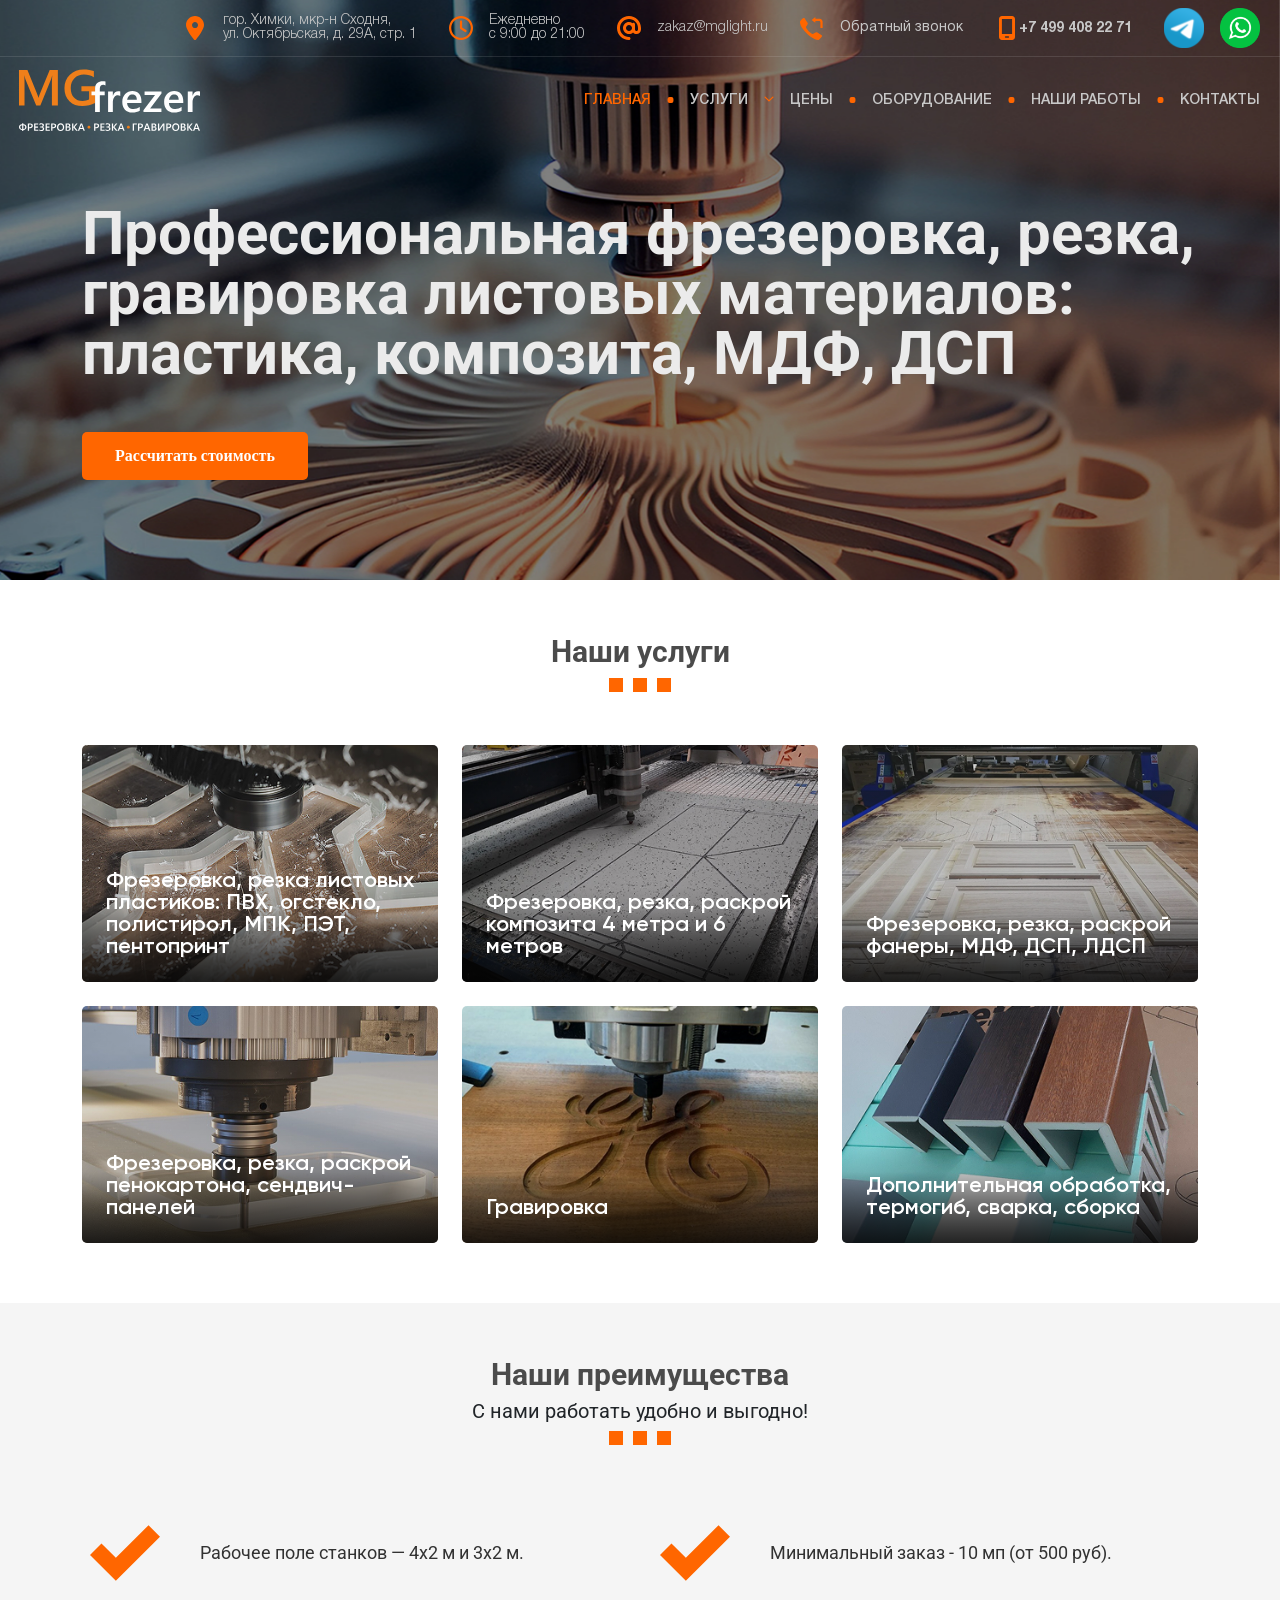
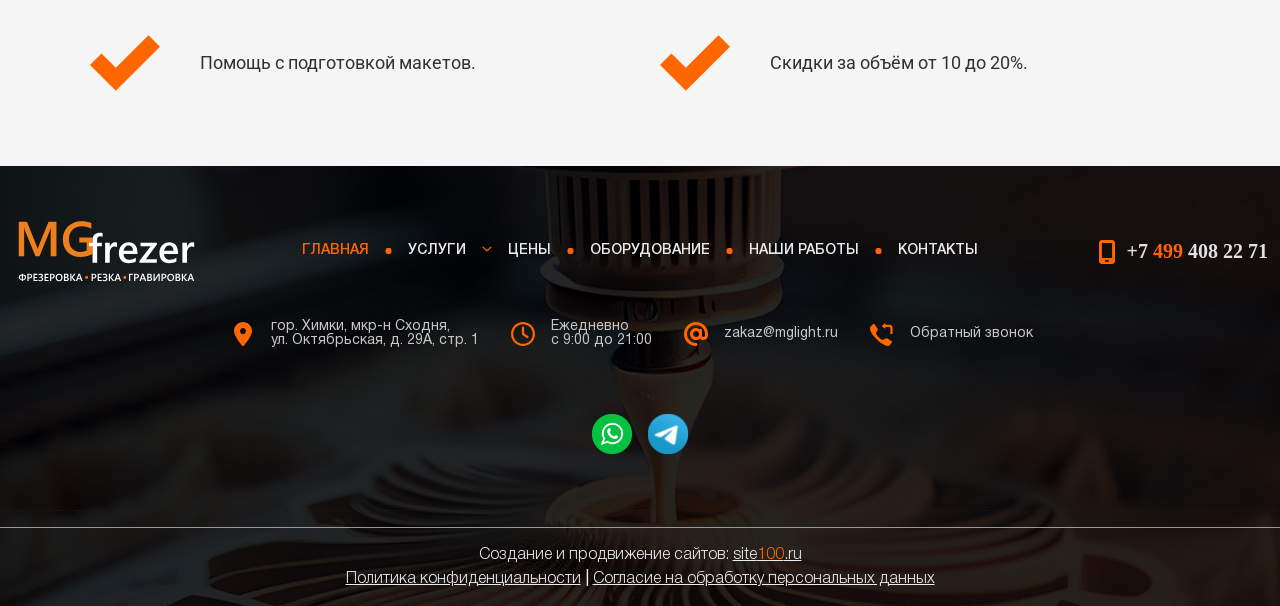
==== index.html @ 5343df44 "first commit" ====
<!DOCTYPE html>
<html lang="ru">
	<head>
		<!-- Required meta tags -->
		<meta charset="utf-8" />
		<meta name="viewport" content="width=device-width, initial-scale=1" />

		<!-- Bootstrap CSS -->
		<link href="css/bootstrap.min.css" rel="stylesheet" />

		<!-- Theme CSS -->
		<link href="css/theme.css" rel="stylesheet" />

		<!-- FONT CSS -->
		<link href="css/font.css" rel="stylesheet" />

		<link rel="shortcut icon" type="image/x-icon" href="img/ico/email-ico.svg" />

		<title>Наши выполненные проекты</title>
	</head>
	<body>
		<section class="main-home-section">
			<div class="parallax-home-section"></div>
			<section class="d-none d-lg-block">
				<!-- Header nav top -->
				<header class="d-block header-top py-0">
					<nav
						class="header-nav-top navbar navbar-expand-lg navbar-light d-none d-lg-block py-1 py-lg-0"
					>
						<div class="container-fluid">
							<div class="collapse navbar-collapse">
								<ul class="navbar-nav ms-auto align-items-center">
									<li class="nav-item me-3 me-md-1 me-xl-3">
										<div
											class="nav-link d-flex align-items-center gap-3 gap-md-2 gap-xl-3 lh-1 nav-link-text"
											style="cursor: default"
										>
											<img src="img/ico/location-ico.svg" />
											гор. Химки, мкр-н Сходня,
											<br />
											ул. Октябрьская, д. 29А, стр. 1
										</div>
									</li>
									<li class="nav-item me-3 me-md-1 me-xl-3">
										<div
											class="nav-link d-flex align-items-center gap-3 gap-md-2 gap-xl-3 lh-1 nav-link-text"
											style="cursor: default"
										>
											<img src="img/ico/clock-ico.svg" />
											Ежедневно
											<br />с 9:00 до 21:00
										</div>
									</li>

									<li class="nav-item me-3 me-md-1 me-xl-3">
										<a
											class="nav-link d-flex align-items-center gap-3 gap-md-2 gap-xl-3 lh-1 nav-link-text"
											href="mailto:zakaz@mglight.ru"
										>
											<img src="img/ico/email-ico.svg" />
											zakaz@mglight.ru
										</a>
									</li>
									<li class="nav-item me-3 me-md-1 me-xl-3">
										<button
											class="nav-link d-flex align-items-center gap-3 gap-md-2 gap-xl-3 lh-1"
											data-bs-toggle="modal"
											data-bs-target="#callbackModal"
										>
											<img src="img/ico/callback-ico.svg" />
											Обратный звонок
										</button>
									</li>

									<li class="nav-item me-3 me-md-1 me-xl-3">
										<a class="top-menu-tel nav-link" href="tel:+74994082271">
											<img src="img/ico/mobile-phone-ico.svg" />
											+7 499 408 22 71
										</a>
									</li>

									<li class="nav-item">
										<a
											class="nav-link ico-button"
											href="https://t.me/+79265930177"
										>
											<img src="img/ico/telegram-ico.svg" />
										</a>
									</li>

									<li class="nav-item">
										<a
											class="nav-link ico-button"
											href="https://wa.me/79265930177?web=1&amp;app_absent=1"
										>
											<img src="img/ico/whatsapp-ico.svg" />
										</a>
									</li>
								</ul>
							</div>
						</div>
					</nav>

					<hr class="hr-top">
					<nav
						class="header-nav-bottom navbar navbar-expand-lg navbar-light py-1 py-lg-0"
					>
						<div class="container-fluid">
							<a class="navbar-brand" href="index.html">
								<img src="img/logo-light.svg" />
							</a>

							<div
								class="d-none d-sm-block d-lg-none flex-column top-menu-tel-wrapper gap-1 my-2"
							>
								<a class="top-menu-tel nav-link" href="tel:+74994082271">
									+7 499 408 22 71
								</a>

								<p class="nav-link d-flex align-items-center gap-3 lh-1 mb-0">
									<img src="img/ico/clock-ico.svg" />
									Ежедневно
									<br />с 9:00 до 21:00
								</p>
							</div>

							<button
								class="navbar-toggler mx-3 me-0 mx-lg-auto"
								type="button"
								data-bs-toggle="collapse"
								data-bs-target="#mobail-header-collapse"
								aria-controls="mobail-header-collapse"
								aria-expanded="false"
								aria-label="Toggle navigation"
							>
								<span class="navbar-toggler-icon"></span>
							</button>

							<div class="collapse navbar-collapse" id="mobail-header-collapse">
								<ul
									class="navbar-nav align-items-start align-items-lg-center ms-auto mb-2 mb-lg-0"
								>
									<li class="nav-item">
										<a class="nav-link active" href="index.html">Главная</a>
									</li>
									<li class="nav-item d-none d-lg-inline">
										<img
											class="nav-link"
											src="img/ico/menu-decoration-point.svg"
										/>
									</li>
									<li class="nav-item dropdown">
										<a
											class="nav-link dropdown-toggle"
											href=""
											id="navbarDarkDropdownMenuLink"
											role="button"
											data-bs-toggle="dropdown"
											aria-expanded="false"
											>Услуги</a
										>
										<ul
											class="dropdown-menu dropdown-menu-light py-1"
											style="border-radius: 5px"
											aria-labelledby="navbarDarkDropdownMenuLink"
										>
											<li class="nav-item">
												<a
													class="dropdown-item nav-item"
													href="service-page.html"
													>Листовые пластики</a
												>
											</li>

											<li class="nav-item">
												<a
													class="dropdown-item nav-item"
													href="service-page.html"
													>Композитные панели
												</a>
											</li>

											<li class="nav-item">
												<a
													class="dropdown-item nav-item"
													href="service-page.html"
													>Фанера и плиты (МДФ, ДСП)</a
												>
											</li>

											<li class="nav-item">
												<a
													class="dropdown-item nav-item"
													href="service-page.html"
													>Пенокартон, сендвич
												</a>
											</li>

											<li class="nav-item">
												<a
													class="dropdown-item nav-item"
													href="service-page.html"
													>Гравировка</a
												>
											</li>

											<li class="nav-item">
												<a
													class="dropdown-item nav-item"
													href="service-page.html"
													>Термогиб и сборка
												</a>
											</li>
										</ul>
									</li>

									<li class="nav-item">
										<a class="nav-link" href="price.html">Цены</a>
									</li>

									<li class="nav-item d-none d-lg-inline">
										<img
											class="nav-link"
											src="img/ico/menu-decoration-point.svg"
										/>
									</li>
									<li class="nav-item">
										<a class="nav-link" href="equipments-page.html"
											>Оборудование</a
										>
									</li>

									<li class="nav-item d-none d-lg-inline">
										<img
											class="nav-link"
											src="img/ico/menu-decoration-point.svg"
										/>
									</li>
									<li class="nav-item">
										<a class="nav-link" href="jobs.html">Наши работы</a>
									</li>

									<li class="nav-item d-none d-lg-inline">
										<img
											class="nav-link"
											src="img/ico/menu-decoration-point.svg"
										/>
									</li>
									<li class="nav-item">
										<a class="nav-link" href="contacts.html">Контакты</a>
									</li>

									<!-- Mobile menu -->

									<li class="nav-item d-lg-none">
										<button
											class="nav-link text-dark"
											data-bs-toggle="modal"
											data-bs-target="#callbackModal"
										>
											Обратный звонок
										</button>
									</li>
									<li class="nav-item d-lg-none text-dark">
										<div>
											<img
												src="img/ico/location-ico.svg"
												style="width: 10px"
												class="me-1"
											/>
											<span>
												гор. Химки, мкр-н Сходня, ул. Октябрьская, д. 29А,
												стр. 1</span
											>
										</div>

										<a
											class="top-menu-tel nav-link fw-bold"
											href="tel:84912555505"
											>8 (491) 2555-55-05</a
										>
										<div class="mb-2 d-flex">
											<img
												src="img/ico/clock-ico.svg"
												style="width: 10px; position: relative; top: 2px"
												class="me-1 mb-2"
											/>
											<div>
												Ежедневно
												<br />с 9:00 до 21:00
											</div>
										</div>
									</li>
									<li class="nav-item d-lg-none pb-4">
										<a
											class="ico-button pe-2"
											href="https://wa.me/79265930177?web=1&amp;app_absent=1"
											><img src="img/ico/whatsapp-ico.svg"
										/></a>
										<a class="ico-button pe-0" href="https://t.me/+79265930177"
											><img src="img/ico/telegram-ico.svg"
										/></a>
									</li>
									<!-- End mobile menu -->
								</ul>
							</div>
						</div>
					</nav>
				</header>
				<!-- /Header nav top -->

				<!-- Header nav bottom -->
				<header id="sliding-header" class="shadow">
					<!-- Header nav bottom -->
					<nav class="header-nav-bottom navbar navbar-expand-lg navbar-light py-lg-0">
						<div class="container-fluid">
							<a class="navbar-brand" href="index.html">
								<img src="img/logo-dark.svg" />
							</a>

							<div class="d-lg-none">
								<div
									class="d-none d-sm-block d-lg-none flex-column top-menu-tel-wrapper gap-1 my-2"
								>
									<a class="top-menu-tel nav-link" href="tel:+74994082271">
										+7 499 408 22 71
									</a>

									<p
										class="nav-link d-flex align-items-center gap-3 lh-1 mb-0"
										style="font-size: 14px"
									>
										<img src="img/ico/clock-ico.svg" />
										Ежедневно
										<br />с 9:00 до 21:00
									</p>
								</div>
							</div>

							<button
								class="navbar-toggler mx-3 me-0 mx-lg-auto"
								type="button"
								data-bs-toggle="collapse"
								data-bs-target="#sliding-header-collapse"
								aria-controls="sliding-header-collapse"
								aria-expanded="false"
								aria-label="Toggle navigation"
							>
								<span class="navbar-toggler-icon"></span>
							</button>

							<div class="collapse navbar-collapse" id="sliding-header-collapse">
								<ul
									class="navbar-nav align-items-start align-items-lg-center ms-auto mb-2 mb-lg-0"
								>
									<li class="nav-item">
										<a class="nav-link active" href="index.html">Главная</a>
									</li>
									<li class="nav-item d-none d-lg-inline">
										<img
											class="nav-link"
											src="img/ico/menu-decoration-point.svg"
										/>
									</li>
									<li class="nav-item dropdown">
										<a
											class="nav-link dropdown-toggle"
											href=""
											id="navbarDarkDropdownMenuLink"
											role="button"
											data-bs-toggle="dropdown"
											aria-expanded="false"
											>Услуги</a
										>
										<ul
											class="dropdown-menu dropdown-menu-light py-1"
											style="border-radius: 5px"
											aria-labelledby="navbarDarkDropdownMenuLink"
										>
											<li class="nav-item">
												<a
													class="dropdown-item nav-item"
													href="service-page.html"
													>Листовые пластики</a
												>
											</li>

											<li class="nav-item">
												<a
													class="dropdown-item nav-item"
													href="service-page.html"
													>Композитные панели
												</a>
											</li>

											<li class="nav-item">
												<a
													class="dropdown-item nav-item"
													href="service-page.html"
													>Фанера и плиты (МДФ, ДСП)</a
												>
											</li>

											<li class="nav-item">
												<a
													class="dropdown-item nav-item"
													href="service-page.html"
													>Пенокартон, сендвич
												</a>
											</li>

											<li class="nav-item">
												<a
													class="dropdown-item nav-item"
													href="service-page.html"
													>Гравировка</a
												>
											</li>

											<li class="nav-item">
												<a
													class="dropdown-item nav-item"
													href="service-page.html"
													>Термогиб и сборка
												</a>
											</li>
										</ul>
									</li>

									<li class="nav-item">
										<a class="nav-link" href="price.html">Цены</a>
									</li>

									<li class="nav-item d-none d-lg-inline">
										<img
											class="nav-link"
											src="img/ico/menu-decoration-point.svg"
										/>
									</li>

									<li class="nav-item">
										<a class="nav-link" href="equipments-page.html"
											>Оборудование</a
										>
									</li>

									<li class="nav-item d-none d-lg-inline">
										<img
											class="nav-link"
											src="img/ico/menu-decoration-point.svg"
										/>
									</li>

									<li class="nav-item">
										<a class="nav-link" href="jobs.html">Наши работы</a>
									</li>

									<li class="nav-item d-none d-lg-inline">
										<img
											class="nav-link"
											src="img/ico/menu-decoration-point.svg"
										/>
									</li>
									<li class="nav-item">
										<a class="nav-link" href="contacts.html">Контакты</a>
									</li>

									<!-- Mobile menu -->

									<li class="nav-item d-lg-none">
										<button
											class="nav-link text-dark"
											data-bs-toggle="modal"
											data-bs-target="#callbackModal"
										>
											Обратный звонок
										</button>
									</li>
									<li class="nav-item d-lg-none text-dark">
										<div>
											<img
												src="img/ico/location-ico.svg"
												style="width: 10px"
												class="me-1"
											/>
											<span>
												гор. Химки, мкр-н Сходня, ул. Октябрьская, д. 29А,
												стр. 1</span
											>
										</div>

										<a class="top-menu-tel nav-link" href="tel:84912555505"
											>8 (491) 2555-55-05</a
										>
										<div class="mb-2 d-flex gap-1">
											<img
												src="img/ico/clock-ico.svg"
												style="width: 10px; position: relative; top: 2px"
												class="me-1"
											/>
											<div class="text">Ежедневно <br />с 9:00 до 21:00</div>
										</div>
									</li>
									<li class="nav-item d-lg-none pb-4">
										<a
											class="ico-button pe-2"
											href="https://wa.me/79265930177?web=1&amp;app_absent=1"
											><img src="img/ico/whatsapp-ico.svg"
										/></a>
										<a class="ico-button pe-0" href="https://t.me/+79265930177"
											><img src="img/ico/telegram-ico.svg"
										/></a>
									</li>
									<!-- End mobile menu -->
								</ul>
							</div>
						</div>
					</nav>
					<!-- /Header nav bottom -->
				</header>
				<!-- /Header nav bottom -->
			</section>

			<header id="sliding-header" class="shadow">
				<!-- Header nav bottom -->
				<nav class="header-nav-bottom navbar navbar-expand-lg navbar-light py-1 py-lg-0">
					<div class="container">
						<a class="navbar-brand" href="#">
							<img src="img/logo-dark.svg" />
						</a>

						<div class="d-lg-none">
							<a
								class="top-menu-tel pt-1 pb-0"
								style="font-size: 14px"
								href="tel:+74994082271"
								>+7 499 408 22 71</a
							>
							<div
								style="
									font-size: 10px;
									font-family: Gilroy-Light;
									text-transform: none;
								"
							>
								<img
									src="https://newtheme.site/wp-content/themes/dekorsever-wp/img/ico/clock-ico.svg"
									style="width: 12px; position: relative; top: -1px"
									class="me-1"
								/>Ежедневно с 9:00 до 21:00
							</div>
						</div>

						<button
							class="navbar-toggler"
							type="button"
							data-bs-toggle="collapse"
							data-bs-target="#sliding-header-collapse"
							aria-controls="sliding-header-collapse"
							aria-expanded="false"
							aria-label="Toggle navigation"
						>
							<span class="navbar-toggler-icon"></span>
						</button>

						<div class="navbar-collapse collapse" id="sliding-header-collapse" style="">
							<ul id="menu-main-menu" class="navbar-nav ms-auto mb-2 mb-lg-0">
								<li
									id="menu-item-79"
									class="menu-item menu-item-type-post_type menu-item-object-page menu-item-home nav-item nav-item-79"
								>
									<a href="index.html" class="nav-link">Главная</a>
								</li>
							

								<li
									id="menu-item-682"
									class="menu-item menu-item-type-custom menu-item-object-custom current-menu-ancestor current-menu-parent menu-item-has-children dropdown nav-item nav-item-682"
								>
									<a
										href="#"
										class="nav-link active dropdown-toggle"
										data-bs-toggle="dropdown"
										aria-haspopup="true"
										aria-expanded="false"
										>Услуги</a
									>
									<ul class="dropdown-menu depth_0">
										<li
											id="menu-item-694"
											class="menu-item menu-item-type-custom menu-item-object-custom current-menu-item nav-item nav-item-694"
										>
											<a href="service-page.html" class="dropdown-item"
												>Листовые пластики</a
											>
										</li>
										<li
											id="menu-item-753"
											class="menu-item menu-item-type-post_type menu-item-object-page nav-item nav-item-753"
										>
											<a href="service-page.html" class="dropdown-item"
												>Композитные панели</a
											>
										</li>
										<li
											id="menu-item-638"
											class="menu-item menu-item-type-post_type menu-item-object-page nav-item nav-item-638"
										>
											<a href="service-page.html" class="dropdown-item"
												>Фанера и плиты (МДФ, ДСП)</a
											>
										</li>
										<li
											id="menu-item-694"
											class="menu-item menu-item-type-custom menu-item-object-custom current-menu-item nav-item nav-item-694"
										>
											<a href="service-page.html" class="dropdown-item"
												>Пенокартон, сендвич</a
											>
										</li>
										<li
											id="menu-item-753"
											class="menu-item menu-item-type-post_type menu-item-object-page nav-item nav-item-753"
										>
											<a href="service-page.html" class="dropdown-item"
												>Гравировка</a
											>
										</li>
										<li
											id="menu-item-638"
											class="menu-item menu-item-type-post_type menu-item-object-page nav-item nav-item-638"
										>
											<a href="service-page.html" class="dropdown-item"
												>Термогиб и сборка</a
											>
										</li>
									</ul>
								</li>

								<li
									id="menu-item-1119"
									class="menu-item menu-item-type-custom menu-item-object-custom nav-item nav-item-1119"
								>
									<a href="price.html" class="nav-link">Цены</a>
								</li>

								<li
									id="menu-item-1119"
									class="menu-item menu-item-type-custom menu-item-object-custom nav-item nav-item-1119"
								>
									<a href="equipments-page.html" class="nav-link">Оборудование</a>
								</li>

								<li
									id="menu-item-1119"
									class="menu-item menu-item-type-custom menu-item-object-custom nav-item nav-item-1119"
								>
									<a href="jobs.html" class="nav-link">Наши работы</a>
								</li>

								<li
									id="menu-item-142"
									class="menu-item menu-item-type-post_type menu-item-object-page nav-item nav-item-142"
								>
									<a href="contacts.html" class="nav-link">Контакты</a>
								</li>

								<!-- Mobile menu -->
								<li class="nav-item d-lg-none">
									<div
										style="
											font-size: 12px;
											font-family: HelveticaNeueCyr-Light;
											text-transform: none;
										"
									>
										<img
											src="img/ico/location-ico.svg"
											style="width: 10px"
											class="me-1"
										/>
										<span
											>гор. Химки, мкр-н Сходня, ул. Октябрьская, д. 29А, стр.
											1</span
										>
									</div>
									<a
										class="nav-link top-menu-tel pt-1 pb-1"
										href="tel:+74994082271"
										>+7 499 408 22 71</a
									>
									<div
										class="mb-2"
										style="
											font-size: 12px;
											font-family: HelveticaNeueCyr-Light;
											text-transform: none;
										"
									>
										<img
											src="img/ico/clock-ico.svg"
											style="width: 10px; position: relative; top: 2px"
											class="me-1 mb-2"
										/>Ежедневно с 9:00 до 21:00
									</div>
								</li>
								<li class="nav-item d-lg-none pb-4">
									<a class="ico-button pe-0" href="https://t.me/+79265930177">
										<img src="img/ico/telegram-ico.svg" />
									</a>

									<a
										class="ico-button pe-2"
										href="https://wa.me/79265930177?web=1&amp;app_absent=1"
									>
										<img src="img/ico/whatsapp-ico.svg" />
									</a>
								</li>
								<!-- End mobile menu -->
							</ul>
						</div>
					</div>
				</nav>
				<!-- /Header nav bottom -->
			</header>
			<div class="container">
				<div class="row align-items-center home-section-height">
					<div class="col">
						<h1 class="home-title mb-0">
							Профессиональная фрезеровка, резка, гравировка листовых материалов:
							пластика, композита, МДФ, ДСП
						</h1>

						<a
							href="#"
							type="button"
							class="btn btn-primary mt-3 mt-md-5"
							data-bs-toggle="modal"
							data-bs-target="#calculatePriceWithDownloadModal"
							>Рассчитать стоимость</a
						>
					</div>
				</div>
			</div>
		</section>

		<!-- Наши услуги -->
		<section class="section">
			<div class="container">
				<div class="section-title text-center mb-5">
					<h3 class="text-dark">Наши услуги</h3>
					<img src="img/ico/points.png" alt="Описание изображения" class="img-fluid" />
				</div>

				<div class="row g-4">
					<!-- Элемент работы -->
					<div class="col-12 col-md-6 col-xl-4">
						<a
							href="service-page.html"
							class="work-item position-relative d-block overflow-hidden bg-linear-gradient"
						>
							<img
								src="img/service-card-img/service-card-img-1.png"
								alt="Работа 1"
								class="img-fluid work-image w-100"
							/>
							<div class="work-text text-white">
								<p>
									Фрезеровка, резка листовых пластиков: ПВХ, огстекло, полистирол,
									МПК, ПЭТ, пентопринт
								</p>
							</div>
						</a>
					</div>

					<div class="col-12 col-md-6 col-xl-4">
						<a
							href="service-page.html"
							class="work-item position-relative d-block overflow-hidden bg-linear-gradient"
						>
							<img
								src="img/service-card-img/service-card-img-2.png"
								alt="Работа 1"
								class="img-fluid work-image w-100"
							/>
							<div class="work-text text-white">
								<p>Фрезеровка, резка, раскрой композита 4 метра и 6 метров</p>
							</div>
						</a>
					</div>

					<div class="col-12 col-md-6 col-xl-4">
						<a
							href="service-page.html"
							class="work-item position-relative d-block overflow-hidden bg-linear-gradient"
						>
							<img
								src="img/service-card-img/service-card-img-3.png"
								alt="Работа 1"
								class="img-fluid work-image w-100"
							/>
							<div class="work-text text-white">
								<p>Фрезеровка, резка, раскрой фанеры, МДФ, ДСП, ЛДСП</p>
							</div>
						</a>
					</div>

					<div class="col-12 col-md-6 col-xl-4">
						<a
							href="service-page.html"
							class="work-item position-relative d-block overflow-hidden bg-linear-gradient"
						>
							<img
								src="img/service-card-img/service-card-img-4.png"
								alt="Работа 1"
								class="img-fluid work-image w-100"
							/>
							<div class="work-text text-white">
								<p>Фрезеровка, резка, раскрой пенокартона, сендвич-панелей</p>
							</div>
						</a>
					</div>

					<div class="col-12 col-md-6 col-xl-4">
						<a
							href="service-page.html"
							class="work-item position-relative d-block overflow-hidden bg-linear-gradient"
						>
							<img
								src="img/service-card-img/service-card-img-5.png"
								alt="Работа 1"
								class="img-fluid work-image w-100"
							/>
							<div class="work-text text-white">
								<p>Гравировка</p>
							</div>
						</a>
					</div>

					<div class="col-12 col-md-6 col-xl-4">
						<a
							href="service-page.html"
							class="work-item position-relative d-block overflow-hidden bg-linear-gradient"
						>
							<img
								src="img/service-card-img/service-card-img-6.png"
								alt="Работа 1"
								class="img-fluid work-image w-100"
							/>
							<div class="work-text text-white">
								<p>Дополнительная обработка, термогиб, сварка, сборка</p>
							</div>
						</a>
					</div>
				</div>
			</div>
		</section>

		<!-- Наши преимущества -->
		<section class="section section-advantages bg-alt-light">
			<div class="container text-center">
				<div class="section-title">
					<!-- Заголовок -->
					<h3 class="text-dark">Наши преимущества</h3>
					<p class="text-dark mb-0">С нами работать удобно и выгодно!</p>

					<!-- Изображение по центру -->
					<img src="img/ico/points.png" alt="Описание изображения" class="img-fluid" />
				</div>

				<!-- Контент из 6 колонок -->
				<div class="row g-4 text-start section-content-grid">
					<div class="col-12 col-md-6 d-flex">
						<img src="img/ico/checked.svg" alt="Иконка" width="86px" height="86px" />
						<div class="w-100 d-flex align-items-center">
							<h4 class="fw-light mb-0 text-dark">
								Рабочее поле станков — 4х2 м и 3х2 м.
							</h4>
						</div>
					</div>

					<div class="col-12 col-md-6 d-flex">
						<img src="img/ico/checked.svg" alt="Иконка" width="86px" height="86px" />
						<div class="w-100 d-flex align-items-center">
							<h4 class="fw-light mb-0 text-dark">
								Минимальный заказ - 10 мп (от 500 руб).
							</h4>
						</div>
					</div>

					<div class="col-12 col-md-6 d-flex">
						<img src="img/ico/checked.svg" alt="Иконка" width="86px" height="86px" />
						<div class="w-100 d-flex align-items-center">
							<h4 class="fw-light mb-0 text-dark">Помощь с подготовкой макетов.</h4>
						</div>
					</div>

					<div class="col-12 col-md-6 d-flex">
						<img src="img/ico/checked.svg" alt="Иконка" width="86px	" height="86px" />
						<div class="w-100 d-flex align-items-center">
							<h4 class="fw-light mb-0 text-dark">Скидки за объём от 10 до 20%.</h4>
						</div>
					</div>
				</div>
			</div>
		</section>

		<!-- CONTACTS SECTION 4 -->
		<section class="footer bg-dark">
			<!-- Desktop version -->
			<div class="container-fluid py-5 d-none d-xl-block">
				<div class="row align-items-center">
					<div class="col-xl-2">
						<a href="#">
							<img id="navbar-brand-img" src="img/logo-light.svg" class="img-fluid" />
						</a>
					</div>
					<div class="col-xl-8">
						<div class="navbar-collapse">
							<ul
								class="navbar-nav ms-auto mb-3 mb-lg-0 d-flex flex-row justify-content-center align-items-center"
							>
								<li class="nav-item">
									<a class="nav-link active" href="index.html">Главная</a>
								</li>

								<li class="nav-item d-none d-lg-inline">
									<img class="nav-link" src="img/ico/menu-decoration-point.svg" />
								</li>

								<li class="nav-item dropdown">
									<a
										class="nav-link dropdown-toggle"
										href=""
										data-bs-toggle="dropdown"
										data-bs-auto-close="outside"
										>Услуги</a
									>
									<ul class="dropdown-menu shadow">
										<li class="nav-item">
											<a
												class="dropdown-item nav-item"
												href="service-page.html"
												>Листовые пластики</a
											>
										</li>

										<li class="nav-item">
											<a
												class="dropdown-item nav-item"
												href="service-page.html"
												>Композитные панели
											</a>
										</li>

										<li class="nav-item">
											<a
												class="dropdown-item nav-item"
												href="service-page.html"
												>Фанера и плиты (МДФ, ДСП)</a
											>
										</li>

										<li class="nav-item">
											<a
												class="dropdown-item nav-item"
												href="service-page.html"
												>Пенокартон, сендвич
											</a>
										</li>

										<li class="nav-item">
											<a
												class="dropdown-item nav-item"
												href="service-page.html"
												>Гравировка</a
											>
										</li>

										<li class="nav-item">
											<a
												class="dropdown-item nav-item"
												href="service-page.html"
												>Термогиб и сборка
											</a>
										</li>
									</ul>
								</li>

								<li class="nav-item">
									<a class="nav-link" href="price.html">Цены</a>
								</li>

								<li class="nav-item d-none d-lg-inline">
									<img class="nav-link" src="img/ico/menu-decoration-point.svg" />
								</li>
								<li class="nav-item">
									<a class="nav-link" href="equipments-page.html">Оборудование</a>
								</li>

								<li class="nav-item d-none d-lg-inline">
									<img class="nav-link" src="img/ico/menu-decoration-point.svg" />
								</li>
								<li class="nav-item">
									<a class="nav-link" href="jobs.html">Наши работы</a>
								</li>

								<li class="nav-item d-none d-lg-inline">
									<img class="nav-link" src="img/ico/menu-decoration-point.svg" />
								</li>
								<li class="nav-item">
									<a class="nav-link" href="contacts.html">Контакты</a>
								</li>
							</ul>
						</div>
					</div>
					<div class="col-xl-2 text-end">
						<a href="tel:+74994082271" class="top-menu-tel nav-link">
							<img
								src="img/ico/mobile-phone-ico.svg"
								class="me-2"
								style="position: relative; bottom: 1px"
							/>+7 <span style="color: var(--color-accent)">499</span> 408 22 71
						</a>
					</div>
				</div>

				<div class="row">
					<div class="col py-4 d-flex justify-content-center align-items-center">
						<ul class="nav footer-nav align-items-center">
							<li class="nav-item me-3">
								<div
									class="nav-link d-flex align-items-center gap-3 lh-1 nav-link-text"
									style="cursor: default"
								>
									<img src="img/ico/location-ico.svg" />
									гор. Химки, мкр-н Сходня,
									<br />
									ул. Октябрьская, д. 29А, стр. 1
								</div>
							</li>
							<li class="nav-item me-3">
								<div
									class="nav-link d-flex align-items-center gap-3 lh-1 nav-link-text"
									style="cursor: default"
								>
									<img src="img/ico/clock-ico.svg" />
									Ежедневно
									<br />с 9:00 до 21:00
								</div>
							</li>

							<li class="nav-item me-3">
								<a
									class="nav-link d-flex align-items-center gap-3 lh-1"
									href="mailto:zakaz@mglight.ru"
								>
									<img src="img/ico/email-ico.svg" />
									zakaz@mglight.ru
								</a>
							</li>

							<li class="nav-item me-3">
								<button
									class="nav-link d-flex align-items-center gap-3 lh-1"
									data-bs-toggle="modal"
									data-bs-target="#callbackModal"
								>
									<img src="img/ico/callback-ico.svg" />
									<span>Обратный звонок</span>
								</button>
							</li>
						</ul>
					</div>
				</div>

				<div class="row justify-content-center footer-icon">
					<div class="col">
						<ul class="nav justify-content-center">
							<li class="nav-item">
								<a class="nav-link ico-button px-2" href="https://wa.me/79265930177?web=1&amp;app_absent=1">
									<img src="img/ico/whatsapp-ico.svg" />
								</a>
							</li>
							<li class="nav-item">
								<a class="nav-link ico-button px-2" href="https://t.me/+79265930177">
									<img src="img/ico/telegram-ico.svg" />
								</a>
							</li>
						</ul>
					</div>
				</div>
			</div>
			<!-- /Desktop version -->

			<!-- Mobile version -->
			<div class="container d-xl-none">
				<div class="row">
					<div class="col py-5">
						<a href="#">
							<img id="navbar-brand-img" src="img/logo-light.svg" class="img-fluid" />
						</a>
						<ul class="ps-0 pt-5 pt-md-3 pb-2 navbar-nav">
							<div class="ps-0 pb-2">
								<img src="img/ico/location-ico.svg" class="me-2" />
								<span>
									гор. Химки, мкр-н Сходня, ул. Октябрьская, д. 29А, стр. 1</span
								>
							</div>

							<div class="ps-0 py-2">
								<img src="img/ico/clock-ico.svg" class="me-2" />
								<span>Ежедневно с 9:00 до 21:00</span>
							</div>

							<li class="nav-item">
								<a
									href="mailto:zakaz@mglight.ru"
									class="nav-link ps-0 py-2 footer-mail"
								>
									<img src="img/ico/email-ico.svg" class="me-2" />
									zakaz@mglight.ru
								</a>
							</li>
							<li class="nav-item">
								<button
									class="nav-link ps-0 pt-2"
									data-bs-toggle="modal"
									data-bs-target="#callbackModal"
								>
									<img src="img/ico/callback-ico.svg" class="me-2" />
									Обратный звонок
								</button>
							</li>
						</ul>
						<a href="tel:+74994082271" class="top-menu-tel nav-link">
							<img
								src="img/ico/mobile-phone-ico.svg"
								class="me-2"
								style="position: relative; bottom: 1px"
							/>+7 <span style="color: var(--color-accent)">499</span> 408 22 71
						</a>
						<ul class="nav pt-4 pb-3">
							<li class="nav-item">
								<a class="nav-link ico-button px-2" href="https://wa.me/79265930177?web=1&amp;app_absent=1">
									<img src="img/ico/whatsapp-ico.svg" />
								</a>
							</li>
							<li class="nav-item">
								<a class="nav-link ico-button px-2" href="https://t.me/+79265930177">
									<img src="img/ico/telegram-ico.svg" />
								</a>
							</li>
						</ul>
						<div class="row footer-menu">
							<div class="col-6">
								<ul class="nav flex-column">
									<li class="nav-item">
										<a class="nav-link active ps-0" href="index.html"
											>Главная</a
										>
									</li>

									<li class="nav-item dropdown">
										<a
											class="nav-link dropdown-toggle ps-0"
											href="index.html"
											data-bs-toggle="dropdown"
											data-bs-auto-close="outside"
											>Услуги</a
										>
										<ul class="dropdown-menu dropdown-menu-custom shadow">
											<li class="nav-item">
												<a
													class="dropdown-item nav-item"
													href="service-page.html"
													>Листовые пластики</a
												>
											</li>

											<li class="nav-item">
												<a
													class="dropdown-item nav-item"
													href="service-page.html"
													>Композитные панели
												</a>
											</li>

											<li class="nav-item">
												<a
													class="dropdown-item nav-item"
													href="service-page.html"
													>Фанера и плиты (МДФ, ДСП)</a
												>
											</li>

											<li class="nav-item">
												<a
													class="dropdown-item nav-item"
													href="service-page.html"
													>Пенокартон, сендвич
												</a>
											</li>

											<li class="nav-item">
												<a
													class="dropdown-item nav-item"
													href="service-page.html"
													>Гравировка</a
												>
											</li>

											<li class="nav-item">
												<a
													class="dropdown-item nav-item"
													href="service-page.html"
													>Термогиб и сборка
												</a>
											</li>
										</ul>
									</li>

									<li class="nav-item">
										<a class="nav-link ps-0" href="price.html">Цены</a>
									</li>
								</ul>
							</div>
							<div class="col-6">
								<ul class="nav flex-column">
									<li class="nav-item">
										<a class="nav-link ps-0" href="equipments-page.html"
											>Оборудование</a
										>
									</li>

									<li class="nav-item">
										<a class="nav-link ps-0" href="jobs.html">Наши работы</a>
									</li>

									<li class="nav-item">
										<a class="nav-link ps-0" href="contacts.html">Контакты</a>
									</li>
								</ul>
							</div>
						</div>
					</div>
				</div>
			</div>

			<hr />

			<!-- Footer -->

			<footer>
				<div class="container">
					<div class="row">
						<div class="col text-start text-md-center">
							<div id="im-in-footer">
								Создание и продвижение сайтов:
								<a href="https://site100.ru" class="text-light"
									>site<span style="color: var(--color-accent)">100</span>.ru</a
								>
							</div>
							<div class="policy-in-footer">
								<a href="docs/Privacy-Policy.pdf" target="_blank"
									>Политика конфиденциальности</a
								>
								|
								<a
									href="docs/Consent-to-the-processing-of-personal-data.pdf"
									target="_blank"
									>Согласие на обработку персональных данных</a
								>
							</div>
						</div>
					</div>
				</div>
			</footer>
		</section>

		<!-- Callback Modal -->
		<div
			class="modal fade"
			id="callbackModal"
			tabindex="-1"
			aria-labelledby="callbackModalLabel"
			aria-hidden="true"
		>
			<div class="modal-dialog modal-dialog-centered">
				<form method="post" action="mails/callback-mail.php" class="modal-content">
					<div class="modal-header">
						<h5 class="modal-title" id="callbackModalLabel">Обратный звонок</h5>
						<button
							type="button"
							class="btn-close"
							data-bs-dismiss="modal"
							aria-label="Close"
						></button>
					</div>
					<div class="modal-body">
						<div class="row">
							<div class="col">
								<p>
									<small
										>Мы свяжемся с Вами в ближайшее время и ответим на все
										вопросы! Для звонка введите Ваше имя и телефон.</small
									>
								</p>
							</div>
						</div>
						<div class="row">
							<div class="col-md-6 mb-3 mb-md-0">
								<input
									type="text"
									name="name"
									class="form-control"
									placeholder="Ваше имя"
								/>
							</div>
							<div class="col-md-6">
								<input
									type="text"
									name="tel"
									class="form-control telMask"
									placeholder="Ваш телефон*"
								/>
							</div>
						</div>
					</div>
					<div class="modal-footer">
						<button type="submit" class="btn btn-lg btn-corporate-color-1 mx-auto">
							Перезвонить
						</button>
					</div>
				</form>
			</div>
		</div>
		<!-- /Callback Modal -->

		<!-- Рассчитать стоимость с загрузкой изображения -->
		<div
			class="modal fade"
			id="calculatePriceWithDownloadModal"
			tabindex="-1"
			aria-labelledby="calculatePriceWithDownloadLabel"
			aria-hidden="true"
		>
			<div class="modal-dialog modal-dialog-centered">
				<form
					method="post"
					action="<?php echo get_template_directory_uri(); ?>/mails/get_calculate.php"
					class="modal-content"
					enctype="multipart/form-data"
				>
					<div class="modal-header">
						<h5 class="modal-title" id="calculatePriceWithDownloadLabel">
							Рассчитать стоимость
						</h5>
						<button
							type="button"
							class="btn-close"
							data-bs-dismiss="modal"
							aria-label="Close"
						></button>
					</div>
					<div class="modal-body">
						<div class="row pb-2">
							<div class="col-12">
								<p>
									<small
										>Опишите кухню своими словами, укажите форму, размеры,
										материалы и другую информацию</small
									>
								</p>
							</div>
							<div class="col-12 mb-3">
								<textarea
									type="text"
									rows="3"
									name="mes"
									class="form-control form-control-corporate-color-1"
									placeholder=""
								></textarea>
							</div>
							<div class="col-12">
								<p>
									<small
										>Вы можете прикрепить проект, изображение или схематично
										нарисованный рисунок кухни.</small
									>
								</p>
							</div>
							<div class="mb-3">
								<div class="input-group custom-file-button">
									<label
										class="input-group-text"
										for="inputGroupFile"
										style="border-radius: 5px"
										>Прикрепить</label
									>
									<input
										type="file"
										name="file[]"
										class="form-control"
										id="inputGroupFile"
										accept=".jpg,.jpeg,.png,.pdf,.heic"
										multiple
									/>
								</div>
							</div>
							<div class="col-md-6 mb-3">
								<input
									type="text"
									name="name"
									class="form-control form-control-corporate-color-1"
									placeholder="Ваше имя"
								/>
							</div>
							<div class="col-md-6 mb-3">
								<input
									type="text"
									name="tel"
									class="form-control form-control-corporate-color-1 telMask"
									placeholder="Ваш телефон*"
									required
								/>
							</div>
							<div class="col-md-6">
								<button type="submit" class="btn btn-primary">Отправить</button>
							</div>
						</div>
					</div>
				</form>
			</div>
		</div>
		<!-- /Рассчитать стоимость с загрузкой изображения -->

		<script type="text/javascript" src="js/bootstrap.bundle.min.js"></script>

		<!-- jQuery -->
		<script src="js/jquery-1.5.1.min.js"></script>

		<!-- Menu -->
		<script src="js/menu-scroll.js"></script>
		<script src="js/inputmask.min.js"></script>
		<script src="js/telMask.js"></script>
	</body>
</html>
---- css/theme.css ----
/*** ALL ***/
:root {
	--color-accent: #ff6600;
	--color-accent-hover: #eb5e00;
	--border-radius: 10px;
	--white-color: #c8c8c8;
	--header-height: 134px;
	--white: #f5f5f5;
	--font3: 'Roboto';
	--font4: 'Helvetica Neue';
	--font5: Gilroy;
	--section-padding: clamp(1.875rem, 1.193rem + 3.41vw, 3.75rem);
	--section-margin-bottom: clamp(1.875rem, 1.193rem + 3.41vw, 3.75rem);
	--section-font-size: clamp(1.5rem, 1.364rem + 0.68vw, 1.875rem);
}

html,
body {
	overflow-x: hidden;
}

body {
	font-family: HelveticaNeueCyr;
}

/*** END ALL ***/

h1 {
	font-family: var(--font3);
	color: white;
	font-size: clamp(1.625rem, 1.444rem + 0.74vw, 2rem);
	text-transform: uppercase;
	line-height: 1.25;
}

h2 {
	font-family: var(--font3);
	font-size: clamp(1.5rem, 1.319rem + 0.74vw, 1.875rem);
	line-height: 0.83;
	font-weight: 700;
}

h2.header-sub-title {
	font-family: var(--font3);
	color: #ffffff;
	font-size: 40px;
}

.order-section h2 {
	max-width: 570px;
	font-family: var(--font3);
}

h3 {
	font-family: var(--font3);
	font-size: clamp(1rem, 0.88rem + 0.49vw, 1.25rem);
}

h4 {
	font-family: var(--font3);
	font-size: 1.25rem;
	font-weight: 700;
}

h5,
.form-check-label {
	font-family: var(--font3);
	margin-bottom: 0;
}

p {
	font-family: var(--font3);
	font-size: clamp(1rem, 0.88rem + 0.49vw, 1.25rem);
	line-height: 1.5;
}

ul li,
ol li {
	line-height: 1.5;
	text-wrap: wrap;
}

a {
	color: var(--color-accent);
	text-decoration: none;
}

a:hover {
	color: var(--color-accent-hover);
}

.bg-image {
	background: linear-gradient(
			180deg,
			rgba(50, 50, 50, 0.9) 0%,
			rgba(50, 50, 50, 0.9) 35%,
			rgba(50, 50, 50, 0.9) 100%
		),
		url('../img/background-section.jpg');

	background-attachment: fixed;
	background-position: top;
	background-repeat: no-repeat;
	background-size: cover;
}

.bg-linear-gradient {
	position: relative;
}

.bg-linear-gradient::after {
	content: '';
	position: absolute;
	inset: 0;
	width: 100%;
	height: 100%;
	background: linear-gradient(
		180deg,
		rgba(0, 0, 0, 0.15) 0%,
		rgba(0, 0, 0, 0.15) 70%,
		rgba(0, 0, 0, 0.75) 100%
	);

	opacity: 1;
	transition: opacity 0.5s ease;
	z-index: 1;
	pointer-events: none;
}

.section.bg-alt-light {
	background-color: #f5f5f5;
}

@media (max-width: 992px) {
	.header-nav-bottom.bg-transparent {
		background: #fff !important;
	}
}

.work-item:hover.bg-linear-gradient::after {
	opacity: 0;
}

.portfolio-product:hover.bg-linear-gradient::after {
	opacity: 0;
}

.portfolio-product-card,
.portfolio-product,
.portfolio-product .single-product-img,
.portfolio-product .single-product-img img {
	border-radius: 5px !important;
	overflow: hidden;
}

.section {
	padding-block: var(--section-padding);
	background-color: #ffffff;
}

.section-title {
	margin-bottom: var(--section-margin-bottom);
}

.section-title h1,
.section-title h2,
.section-title h3,
.section-title h4,
.section-title h5,
.section-title h6 {
	font-weight: 600;
	font-size: var(--section-font-size);
	line-height: 0.83;
	color: #4b4b4b !important;
}

@media (max-width: 768px) {
	.section-title h1,
	.section-title h2,
	.section-title h3,
	.section-title h4,
	.section-title h5,
	.section-title h6 {
		line-height: 1;
	}
}

.section .section-image {
	/* padding: 12px; */
}

.section .img-wrapper {
	overflow: hidden;
	border-radius: var(--border-radius);
}

.section .img-wrapper img {
	display: block;
	width: 100%;

	border-radius: var(--border-radius);
	transition: transform 0.3s ease;
}

.section .img-wrapper:hover img {
	transform: scale(1.05);
}

.text-min {
	font-family: var(--font3);
	font-weight: 400;
	font-size: clamp(1rem, 0.909rem + 0.45vw, 1.25rem);
	color: var(--white);
}

.text-muted.text-min {
	--bs-secondary-color: var(--white);
}

.text-min-text {
	font-size: 14px;
}

.bg-dark {
	background-color: #323232;
}

.text-secondary {
	--bs-secondary-rgb: 125, 125, 125;
}

.breadcrumb,
.breadcrumb p {
	font-family: var(--font3);
	font-weight: 300;
	font-size: 18px;
	color: #7d7d7d;
	text-wrap: nowrap;
	cursor: default;
}

.breadcrumb-item a {
	transition: color 0.3s ease;
	cursor: default;
}

.breadcrumb-item a[href]:hover {
	color: var(--color-accent-hover) !important;
	cursor: pointer;
}

.breadcrumb-item,
.breadcrumb-item.active {
	--bs-breadcrumb-item-active-color: #7d7d7d;
	--bs-breadcrumb-divider-color: #7d7d7d;
	margin-bottom: 0;
}

.bg-image .breadcrumb-item,
.bg-image .breadcrumb-item.active {
	--bs-breadcrumb-item-active-color: #fff;
	--bs-breadcrumb-divider-color: #fff;
	color: #fff;
}

.breadcrumb img {
	margin-bottom: 5px;
}

/* END FONTS */

/* TABLE */
th,
td {
	border: 1px solid #c7c7c7;
	vertical-align: middle;
	height: 48px;
	font-family: var(--font3);
	font-size: 18px;
}

.thead td {
	font-family: var(--font3);
	font-size: clamp(1rem, 0.88rem + 0.49vw, 1.25rem);
	height: 68px;
	vertical-align: middle;
	background: #f5f5f5;
	color: #323232;
}

td span {
	font-family: var(--font3);
}
/* END TABLE */

/*** BUTTONS ***/

.btn {
	--bs-btn-padding-x: 2.0625rem;
	--bs-btn-padding-y: 0.75rem;
	--bs-btn-font-family: var(--font4);
	--bs-btn-font-size: 1rem;
	--bs-btn-font-weight: 600;
	--bs-btn-line-height: 1.5;
	--bs-btn-color: #fff;
	--bs-btn-bg: transparent;

	--bs-border-radius: 5px;
	--bs-border-width: 0;
	--bs-btn-box-shadow: none;
	--bs-btn-disabled-opacity: 0.65;
}

.btn-primary {
	--bs-btn-hover-bg: var(--color-accent-hover);

	background: var(--color-accent);
}

.btn-primary:active {
	--bs-btn-active-bg: var(--color-accent-hover);
	--bs-btn-active-border-color: var(--color-accent-hover);
	--bs-btn-active-color: #fff;
}

.btn-close {
	--bs-btn-close-bg: url(../img/ico/close.svg);
}

.btn-close:focus {
	--bs-btn-close-focus-shadow: 0 0 0 0.25rem rgba(224, 167, 83, 0.25);
}

.gallery-2691-wrapper.carousel-item::after {
	background: none;
}

.gallery-2691 {
	padding: 0;
	border: none;
	outline: none;
	border-radius: 10px;
	height: 100%;
}

.gallery-2691 .single-product-img img {
	border-radius: 10px;
}

.navbar-toggler-icon {
	--bs-navbar-toggler-icon-bg: url(../img/ico/navbar-toggler-icon.svg);
}

.navbar-toggler:focus {
	box-shadow: 0 0 0 0.25rem rgba(224, 167, 83, 0.25);
}

.dropdown-item.active,
.dropdown-item:active {
	--bs-dropdown-link-active-bg: rgba(228, 151, 38, 0.3);
	--bs-dropdown-link-active-color: #323232;
}
/*** END BUTTONS ***/

/*** HEADER ***/

/* .header-nav-top {
	background-color: #f5f5f5;
	border-bottom: 1px solid #e1e1e1;
} */

.header-nav-top.bg-transparent {
	border-bottom: 1px solid #7d7d7d;
}

.header-nav-top .nav-link {
	font-weight: 400;
	font-size: 14px;
	color: #c8c8c8;
}

.header-nav-top.bg-transparent .nav-link {
	color: var(--white-color);
}

.header-nav-top.bg-transparent .top-menu-tel {
	color: #c8c8c8;
}

.header-nav-top .top-menu-tel {
	font-size: 14px;
	font-weight: 700;
	color: #c8c8c8;
}

/* .header-nav-bottom {
	z-index: 10;
	background-color: #fff;
} */

.header-nav-bottom .nav-link {
	font-weight: 500;
}

.header-nav-bottom .nav-link.show,
.header-nav-bottom .nav-link:hover {
	color: var(--color-accent);
}

.header-nav-bottom .nav-link.active {
	--bs-navbar-active-color: var(--color-accent);
}

.nav-link.dropdown-toggle::after {
	height: inherit;
}

.dropdown-toggle::after {
	content: url(../img/ico/chevron-down-solid.svg);
	height: 5px;
	width: 10px;
	vertical-align: initial;
	margin-left: 16px;
	border: none;
}

.header-top {
	position: relative;
	z-index: 100;
}

.header-top .dropdown-item.nav-item {
	transition: color 0.5s ease;
	text-transform: uppercase;
	font-size: 14px;
}

@media (max-width: 992px) {
	.header-top .dropdown-item.nav-item {
		font-size: 0.75rem;
	}
}

.dropdown-item.nav-item {
	transition: color 0.5s ease;
}

.dropdown-item.nav-item:hover {
	--bs-dropdown-link-hover-color: var(--color-accent);
}

.header-top .dropdown-item.nav-item:hover {
	color: var(--color-accent);
}

.navbar-nav .dropdown-menu .header-top .dropdown-item.nav-item {
	font-size: 12px;
	text-wrap: wrap;
}

.hr-top {
	color: rgba(225, 225, 225, 0.5);
	margin: 0;
}

.header-nav-bottom .navbar-nav {
	--bs-nav-link-color: #4b4b4b;
}

.header-nav-bottom .navbar-nav .dropdown-item.nav-item,
.footer .dropdown-item.nav-item {
	font-size: 14px;
	text-transform: uppercase;
}

.header-nav-bottom.bg-transparent .navbar-nav {
	--bs-nav-link-color: var(--white-color);
}

.header-top .nav-link,
.header-top .top-menu-tel {
	text-transform: uppercase;
	transition: color 0.5s ease;
	font-size: 14px;
	color: #c8c8c8;
	font-family: HelveticaNeueCyr;
}

.header-top button.nav-link {
	text-transform: initial;
}

@media (min-width: 992px) {
	.header-top .nav-link,
	.header-top .top-menu-tel {
		display: flex;
		align-items: center;
		justify-content: center;
		flex-wrap: wrap;
	}
}

.header-top .nav-link.nav-link-text {
	text-transform: initial;
	font-weight: 300;
}

.header-top .nav-link:hover,
.header-top .top-menu-tel:hover {
	color: var(--color-accent-hover);
}
/*** END HEADER ***/

/*** HOME CAROUSEL ***/
#sliding-header {
	position: fixed;
	top: calc(-1 * var(--header-height));
	left: 0;
	width: 100%;
	z-index: 1050;
	transition: 0.5s;
	opacity: 0;
	background-color: white;
}

@media (max-width: 992px) {
	#sliding-header {
		top: 0;
		opacity: 1;
	}
}

#carouselMain {
	height: 100vh;
	margin-top: calc(-1 * var(--header-height));
}

#carouselMain h1,
#carouselMain h2 {
	font-weight: 700;
	font-size: clamp(1.625rem, 1.444rem + 0.74vw, 2rem);
	line-height: 1.25;
	text-transform: uppercase;
	text-align: center;
	color: #fff;
	font-family: var(--font5);
}

.carousel-inner,
.carousel-item {
	height: 100%;
}

.carousel-background {
	position: absolute;
	top: 0;
	left: 0;
	width: 100%;
	height: 100%;
	background-size: cover;
	background-position: center;
	background-repeat: no-repeat;
	z-index: -1;
}

.carousel-content {
	position: relative;
	height: 100%;
	display: flex;
	align-items: center;
	justify-content: center;
	z-index: 0;
}

.carousel-center-image {
	max-width: 300px;
	margin-bottom: 20px;
}

.carousel-item::after {
	content: '';
	position: absolute;
	top: 0;
	left: 0;
	width: 100%;
	height: 100%;
	background: linear-gradient(
		180deg,
		rgba(0, 0, 0, 0.75) 0%,
		rgba(0, 0, 0, 0.5) 35%,
		rgba(0, 0, 0, 0.5) 100%
	);
	z-index: -1;
}

.carousel-control-next,
.carousel-control-prev {
	transition: all 0.5s ease;
	opacity: 1;
}

.carousel-control-next:hover,
.carousel-control-prev:hover {
	opacity: 0.6;
}

.carousel-control-prev-icon {
	background-image: url(../img/ico/arrow-left.svg);
}

.carousel-control-next-icon {
	background-image: url(../img/ico/arrow-right.svg);
}

#sliding-header-collapse .nav-item .nav-link {
	text-transform: uppercase;
	font-size: 14px;
}

#sliding-header-collapse .nav-item .nav-link.top-menu-tel {
	font-size: 18px;
}

#sliding-header-collapse .nav-item span,
#sliding-header-collapse .nav-item .text {
	font-size: 14px;
}

@media (max-width: 1200px) {
	:root {
		--header-height: 161px;
	}
}
/* Медиа-запрос для мобильных устройств */
@media (max-width: 992px) {
	:root {
		--header-height: 76px;
	}

	#carouselMain {
		margin: initial;
	}

	.header-nav-bottom {
		background-color: #fff;
	}

	.header-nav-bottom:has(.navbar-toggler[aria-expanded='true']) {
		background-color: #fff;
	}

	.header-nav-bottom .container {
		background-color: #fff;
	}

	.header-nav-bottom .navbar-brand img {
		max-width: 170px;
	}

	#sliding-header .top-menu-tel,
	.header-nav-bottom .top-menu-tel-wrapper {
		font-size: 18px;
	}

	#sliding-header .top-menu-tel,
	.header-nav-bottom .top-menu-tel-wrapper .top-menu-tel {
		font-weight: 700;
	}

	#sliding-header .top-menu-tel,
	.header-nav-bottom .nav-link.top-menu-tel {
		color: #4b4b4b;
	}

	.header-nav-bottom .nav-link {
		color: #323232;
	}

	.carousel-title {
		font-size: 2rem;
	}

	.carousel-center-image {
		max-width: 200px;
	}

	.header-top {
		position: absolute;
		top: 0;
		right: 0;
		left: 0;
		width: 100%;
	}
}

@media (max-width: 578px) {
	.header-nav-bottom .navbar-brand img {
		height: 40px;
	}
}

/*** END HOME CAROUSEL ***/

.section .section-content-grid img {
	margin-right: clamp(1rem, 0.636rem + 1.82vw, 2rem);
}

@media (max-width: 768px) {
	.section .section-content-grid img {
		max-width: 40px;
		height: 100%;
	}
}

.section-content-grid h1,
.section-content-grid h2,
.section-content-grid h3,
.section-content-grid h4 {
	line-height: 1.5;
}

.section-grid-right p {
	font-family: var(--font3);
	font-weight: 400;
	font-size: clamp(1rem, 0.88rem + 0.49vw, 1.25rem);
}

.section-grid-ul {
	font-family: var(--font3);
	font-weight: 400;
	font-size: clamp(1rem, 0.88rem + 0.49vw, 1.25rem);
}

.section-grid-ul-title {
	font-weight: 700;
	font-size: clamp(1rem, 0.88rem + 0.49vw, 1.25rem);
	line-height: 1.5;
	color: var(--white);
}

.section-grid-ul-list li {
	font-size: clamp(1rem, 0.88rem + 0.49vw, 1.25rem);
}

.section-grid-ul-list li:not(:last-of-type) {
	margin-bottom: 1rem;
}

.section-grid-ul-list.section-grid-ul-list-no-margin li {
	margin-bottom: 1rem;
}

.section-glide {
	position: relative;
}

.section-glide .glide {
	position: inherit;
}

.glide__arrow--left,
.glide__arrow--right {
	position: absolute;
	top: 0;
	bottom: 0;
	z-index: 1;
	display: flex;
	align-items: center;
	justify-content: center;
	width: 15%;
	padding: 0;
	text-align: center;
	transition: opacity 0.15s ease;
	background: transparent;
	border: none;
	outline: none;
}

.glide__arrow--left {
	left: 0;
}

.glide__arrow--right {
	right: 0;
}

.glide__arrow--left img,
.glide__arrow--right img {
	position: absolute;
	top: 60%;
}

.section-director {
	overflow: hidden;
}

.section-director h2 {
	font-weight: 700;
	line-height: 1;
}

.section-director h4 {
	font-weight: 400;
	font-size: clamp(1rem, 0.88rem + 0.49vw, 1.25rem);
	line-height: 1;
	margin-bottom: 5px;
}

.section-director p {
	font-style: italic;
	font-size: clamp(1rem, 0.88rem + 0.49vw, 1.25rem);
	margin-top: clamp(1.25rem, 0.795rem + 2.27vw, 2.5rem);
	margin-bottom: 0;
}

.section-director .section-director-img {
	margin-bottom: calc(-1 * var(--section-margin-bottom));
}

.section-director .section-director-img img {
	object-fit: cover;
}

/*** FOOTER ***/

.footer.bg-dark {
	background: url(../img/footer-background.jpg);
	background-repeat: no-repeat;
	background-size: cover;
	background-position: center;
}

.footer .nav-link {
	--bs-nav-link-padding-x: 0.5rem;
	transition: color 0.5s ease;
}

.footer .nav-link:hover {
	color: var(--color-accent);
}

.footer .footer-nav .nav-link:hover {
	color: var(--color-accent);
}

.footer .dropdown-toggle::after {
	margin-left: 1rem;
}
.footer .navbar-nav {
	color: var(--white-color);
	font-family: var(--font3);
	font-weight: 400;
	font-size: 14px;
	text-transform: uppercase;
}

.footer .navbar-nav span {
	text-transform: initial;
}

.footer .navbar-nav .footer-mail {
	text-transform: initial;
}

.footer .navbar-nav .active {
	color: var(--color-accent);
}

.footer .footer-nav .nav-link {
	font-weight: 400;
	font-size: 14px;
	color: var(--white-color);
}

.footer .top-menu-tel {
	font-family: Glory;
	font-weight: 600;
	font-size: 20px;
	color: #e1e1e1;
}

.footer .top-menu-tel.active {
	color: var(--color-accent);
}

.footer .footer-icon {
	padding-top: 26px;
}

footer {
	border-top: 1px solid #969696;
	text-align: center;
	color: #f5f5f5;
	padding-top: 15px;
	padding-bottom: 15px;
}

.footer .navbar-nav .nav-item .nav-link {
	font-weight: 500;
	font-family: HelveticaNeueCyr;
	color: #ebebeb;
}

.footer .navbar-nav .nav-item .nav-link.active {
	color: var(--color-accent);
}

@media (max-width: 1200px) {
	.footer .navbar-nav .nav-item .nav-link {
		color: #c8c8c8;
	}
}

#company-in-footer {
	font-family: HelveticaNeueCyr;
	font-size: 16px;
	font-weight: 300;
}

#im-in-footer {
	font-family: HelveticaNeueCyr;
	font-size: 16px;
	font-weight: 300;
	color: #ebebeb;
}

#im-in-footer a,
.policy-in-footer a {
	color: #ebebeb !important;
	text-decoration: underline;
	font-weight: 300;
}

.footer hr {
	margin-top: 0;
}

.footer-menu .nav-link {
	text-transform: uppercase;
	font-weight: 500;
	font-size: 14px;
	color: #ebebeb;
}

.footer-menu .nav-link.active {
	color: var(--color-accent);
}

.footer-menu .nav-link:hover {
	color: var(--color-accent);
}

.footer-menu .dropdown-menu .nav-item {
	transition: all 0.3s;
}

.footer-menu .dropdown-menu .nav-item:hover {
	color: var(--color-accent-hover);
}

.footer-menu .dropdown-menu .nav-item:hover {
	color: var(--color-accent-hover);
}

.footer-menu .dropdown-menu .dropdown-item.active,
.footer-menu .dropdown-menu .dropdown-item:active {
	color: #323232;
}

/*** END FOOTER ***/
.hero-section {
	position: relative;
	height: 360px;
	display: flex;
	align-items: center;
	overflow: hidden;
}

.hero-content {
	position: relative;
	z-index: 2;
}

.hero-content h1 {
	font-weight: 700;
	font-family: var(--font5);
	font-size: clamp(1.625rem, 1.489rem + 0.68vw, 2rem);
	line-height: 1.25;
	text-transform: uppercase;
	color: #fff;
	margin-bottom: 0;
}

@media (max-width: 992px) {
	.hero-content h1 {
		margin-top: 100px;
	}
}

@media (max-width: 578px) {
	.hero-content h1 {
		margin-top: 70px;
	}
}

/* Для мобильных устройств */
@media (max-width: 768px) {
	.hero-section {
		background-attachment: scroll;
		background-size: cover;
		background-position: center;
	}
}

.work-item {
	--border-radius: 5px;

	transition: transform 0.3s ease;
	border-radius: var(--border-radius);
	max-height: 277px;
	height: 100%;
}

.work-item:hover .work-image {
	transform: scale(1.05);
}

.work-image {
	transition: transform 0.3s ease;
	max-height: 277px;

	object-fit: cover;
	object-position: center;
}

.work-text {
	position: absolute;
	bottom: 0;
	right: 0;
	left: 0;
	padding: 24px;

	font-family: var(--font3);
	font-weight: 700;
	font-size: clamp(1rem, 0.955rem + 0.23vw, 1.125rem);
	color: #e1e1e1;
	z-index: 2;
}

.work-text p {
	font-family: var(--font5);
	line-height: 1;
	margin-bottom: 0;
	font-weight: 600;
	font-size: 22px;
}

@media (max-width: 768px) {
	.work-text p {
		font-size: 18px;
	}
}

#map2 {
	height: 650px;
}

#map2 > ymaps {
	border-radius: 10px;
	overflow: hidden;
}

@media (max-width: 992px) {
	.section-certificates .container-fluid {
		max-width: 720px;
	}
}

@media (max-width: 768px) {
	.section-certificates .container-fluid {
		max-width: 540px;
	}
}

.certificate-item {
	position: relative;
	overflow: hidden;
	border-radius: 10px;
	cursor: pointer;
}

.certificate-item img {
	transition: transform 0.3s ease;
	border-radius: 10px;
	display: block;
	width: 100%;
}

.certificate-item:hover img {
	transform: scale(1.05);
}

.certificate-item .overlay {
	position: absolute;
	top: 0;
	left: 0;
	right: 0;
	bottom: 0;
	background: rgba(0, 0, 0, 0.3);
	display: flex;
	align-items: center;
	justify-content: center;
	opacity: 0;
	transition: 0.3s;
}

.gallery-2691 .overlay {
	position: absolute;
	top: 0;
	left: 0;
	right: 0;
	bottom: 0;
	display: flex;
	align-items: center;
	justify-content: center;
	opacity: 0;
	transition: 0.3s;
}

.gallery-2691:hover .overlay,
.certificate-item:hover .overlay {
	opacity: 1;
}

.zoom-icon {
	width: 50px;
	height: 50px;
}

#certCarousel .carousel-item::after {
	background: none;
}

#modalImage {
	max-width: 100%;
	max-height: 80vh;
	object-fit: contain;
}

@media (max-width: 768px) {
	#certCarousel .carousel-control-next,
	#certCarousel .carousel-control-prev {
		height: max-content;
		top: 50%;
		transform: translateY(-50%);
	}
}

#callbackModal h5 {
	color: #323232;
	font-weight: 700;
}

#callbackModal p {
	color: #323232;
}

#callbackModal .btn-corporate-color-1 {
	background-color: var(--color-accent);
	transition: all 0.3s;
}

#callbackModal .btn-corporate-color-1:hover {
	background: var(--color-accent-hover);
	color: #fff;
}

.form-control:focus {
	box-shadow: 0 0 0 0.25rem rgba(224, 167, 83, 0.25);
	border-color: var(--color-accent);
}

.section-contacts a {
	transition: color 0.5s;
	color: #323232;
}

.section-contacts a:hover {
	color: var(--color-accent-hover);
}

/***
section-advantages
***/
.section-advantages h4 {
	font-size: 18px;
	color: #323232 !important;
}

/***
end section-advantages
***/

.button-gallery {
	position: relative;
	border-radius: 10px;
}

.button-gallery::after {
	border-radius: 10px;
	content: '';
	position: absolute;
	top: 0;
	bottom: 0;
	left: 0;
	right: 0;
	background-image: linear-gradient(
		to top,
		rgba(0, 0, 0, 0.65),
		rgba(0, 0, 0, 0),
		rgba(0, 0, 0, 0),
		rgba(0, 0, 0, 0)
	);
	opacity: 1;
	transition: 0.5s;
}

.button-gallery:hover:after {
	border-radius: 10px;
	content: '';
	position: absolute;
	top: 0;
	bottom: 0;
	left: 0;
	right: 0;
	background-image: linear-gradient(
		to top,
		rgba(0, 0, 0, 0.65),
		rgba(0, 0, 0, 0),
		rgba(0, 0, 0, 0),
		rgba(0, 0, 0, 0)
	);
	opacity: 0;
	transition: 0.5s;
}

.price-item {
	display: flex;
	align-items: baseline;
	width: 100%;
	margin-bottom: 16px;
	position: relative;
	overflow: hidden;
}

@media (max-width: 768px) {
	.price-item {
		flex-direction: column;
	}
}

.price-item::after {
	content: '';
	position: absolute;
	bottom: 0.5em;
	width: 100%;
	border-bottom: 2px dotted #323232;
	margin: 0 10px;
}

.price-value {
	font-family: HelveticaNeueCyr;
	position: relative;
	z-index: 1;
	margin-left: auto;
	background-color: #fff;
	padding-left: 5px;
	font-weight: 500;
	color: #f60;
	font-size: 18px;
}

.price-name {
	font-family: HelveticaNeueCyr;
	margin-right: 10px;
	position: relative;
	z-index: 1;
	background-color: #fff;
	padding-right: 5px;
	font-weight: 400;
	font-size: 18px;
}

.bg-alt-light .price-value,
.bg-alt-light .price-name {
	background-color: #f5f5f5;
}

/*** HOME SECTION ***/

/** Main home section **/
.main-home-section {
	min-height: 580px;
} /** End main home section **/

.home-subtitle {
	font-family: Gilroy-Light;
	font-size: 24px;
	line-height: 32px;
	color: #ebebeb;
}

@media (max-width: 991.98px) {
	.home-subtitle {
		font-size: 22px;
		line-height: 25px;
	}
}

/** Main home section **/
.home-section-height {
	min-height: 278px;
	margin-top: 60px;
}

@media (max-width: 1200px) {
	.home-section-height.service-page {
		margin-top: 40px;
	}
}

.service-page p {
	font-family: Gilroy;
	line-height: 135%;
	color: #323232;
}

@media (max-width: 991.98px) {
	.home-section-height {
		min-height: 580px;
		padding-top: 70px;
		padding-bottom: 60px;
	}
}
/** End main home section **/

/* Parallax home section */
.parallax-home-section {
	min-height: 580px;
	width: 100%;
	position: fixed;
	background: url(../img/home.jpg) no-repeat;
	background-position: 50% 50%;
	background-size: cover;
	z-index: -1;
	/*display: block;*/
}

/* End parallax home section */

.home-title {
	font-family: var(--font3);
	font-weight: 700;
	font-size: 60px;
	color: #ebebeb;
	text-transform: initial;
	line-height: 1;
}

@media (max-width: 768px) {
	.home-title {
		font-size: 40px;
	}
}

.container .option_item {
	display: block;
	position: relative;
	width: 100%;
	height: auto;
}

.container .option_item .checkbox {
	position: absolute;
	top: 0;
	left: 0;
	z-index: 1;
	opacity: 0;
}

.option_item .option_inner {
	width: 100%;
	height: auto;
	background: #fff;
	border-radius: 5px;
	overflow: hidden;
	text-align: center;
	cursor: pointer;
	color: #585c68;
	display: block;
	/*border: 5px solid transparent;*/
	position: relative;
}

.shadow-wrapper {
	background-image: url(../img/quiz/ico/checked.svg);
	background-color: rgba(0, 0, 0, 0.5);
	background-position: center;
	background-repeat: no-repeat;
	position: absolute;
	padding: 15px;
	top: 0;
	bottom: 0;
	left: 0;
	right: 0;
	opacity: 0;
}

.checkbox:checked ~ .option_inner .shadow-wrapper {
	opacity: 50;
}

.shadow-wrapper-decoration {
	width: 100%;
	height: 100%;
	border: 1px solid rgba(255, 81, 71, 0.75);
	border-radius: 5px;
}

.shadow-wrapper-box {
	background-image: url(../img/quiz/ico/checked-background.svg);
	background-position: center;
	background-repeat: no-repeat;
	position: absolute;
	padding: 15px;
	top: 0;
	bottom: 0;
	left: 0;
	right: 0;
	opacity: 0;
}

.checkbox:checked ~ .option_inner .shadow-wrapper-box {
	opacity: 1;
}

/* Input file */
.custom-file-button input[type='file'] {
	/* margin-left: -2px; */
	color: #191919;
	font-family: HelveticaNeueCyr-Light;
	font-size: 18px;
	font-size: 18px;
}

.custom-file-button input[type='file']::-webkit-file-upload-button {
	display: none;
}

.custom-file-button input[type='file']::file-selector-button {
	display: none;
}

.custom-file-button:hover label {
	background-color: var(--color-accent);
	cursor: pointer;
}

.custom-file-button .form-control {
	border: none;
}

.input-group:not(.has-validation) > :not(:last-child):not(.dropdown-toggle):not(.dropdown-menu) {
	border-top-right-radius: 5px;
	border-bottom-right-radius: 5px;
	border: none;
}

.input-group
	> :not(:first-child):not(.dropdown-menu):not(.valid-tooltip):not(.valid-feedback):not(
		.invalid-tooltip
	):not(.invalid-feedback) {
	margin-left: 0;
	padding-top: 10px;
}

.input-group-text {
	display: flex;
	align-items: center;
	padding-top: 5px;
	padding-left: 55px;
	padding-right: 55px;
	font-weight: 700;
	line-height: 1.5;
	text-align: center;
	white-space: nowrap;
	background-color: var(--color-accent);
	border: 1px solid var(--color-accent);
	border-radius: 0.25rem;
	color: #ffff;
	font-family: var(--font4);
	font-size: 16px;
	transition: 0.2s;
}
/* End input file */
---- css/font.css ----
/*** FONTS ***/
@font-face {
	font-family: HelveticaNeueCyr;
	src: url(../fonts/HelveticaNeueCyr/HelveticaNeueCyr-Light.ttf);
	font-weight: 300;
	font-style: normal;
	font-display: swap;
}

@font-face {
	font-family: HelveticaNeueCyr;
	src: url(../fonts/HelveticaNeueCyr/HelveticaNeueCyr-Roman.ttf);
	font-weight: 400;
	font-style: normal;
	font-display: swap;
}

@font-face {
	font-family: HelveticaNeueCyr;
	src: url(../fonts/HelveticaNeueCyr/HelveticaNeueCyr-Medium.ttf);
	font-weight: 500;
	font-style: normal;
	font-display: swap;
}

@font-face {
	font-family: HelveticaNeueCyr;
	src: url(../fonts/HelveticaNeueCyr/HelveticaNeueCyr-Bold.ttf);
	font-weight: 700;
	font-style: normal;
	font-display: swap;
}

@font-face {
	font-family: HelveticaNeueCyr;
	src: url(../fonts/HelveticaNeueCyr/HelveticaNeueCyr-Black.ttf);
	font-weight: 900;
	font-style: normal;
	font-display: swap;
}

@font-face {
	font-family: Gilroy;
	src: url(../fonts/Gilroy/Gilroy-Light.ttf);
	font-weight: 300;
	font-style: normal;
	font-display: swap;
}

@font-face {
	font-family: Gilroy;
	src: url(../fonts/Gilroy/Gilroy-Regular.ttf);
	font-weight: 400;
	font-style: normal;
	font-display: swap;
}

@font-face {
	font-family: Gilroy;
	src: url(../fonts/Gilroy/Gilroy-Medium.ttf);
	font-weight: 500;
	font-style: normal;
	font-display: swap;
}

@font-face {
	font-family: Gilroy;
	src: url(../fonts/Gilroy/Gilroy-Semibold.ttf);
	font-weight: 600;
	font-style: normal;
	font-display: swap;
}

@font-face {
	font-family: Gilroy;
	src: url(../fonts/Gilroy/Gilroy-Black.ttf);
	font-weight: 900;
	font-style: normal;
	font-display: swap;
}

@font-face {
	font-family: HelveticaNeue;
	src: url(../fonts/HelveticaNeue/HelveticaNeue-Thin.otf);
	font-weight: 100;
	font-style: normal;
	font-display: swap;
}

@font-face {
	font-family: HelveticaNeue;
	src: url(../fonts/HelveticaNeue/HelveticaNeue-Roman.otf);
	font-weight: 400;
	font-style: normal;
	font-display: swap;
}

@font-face {
	font-family: HelveticaNeue;
	src: url(../fonts/HelveticaNeue/HelveticaNeue-Light.otf);
	font-weight: 300;
	font-style: normal;
	font-display: swap;
}

@font-face {
	font-family: HelveticaNeue;
	src: url(../fonts/HelveticaNeue/HelveticaNeue-Medium.otf);
	font-weight: 500;
	font-style: normal;
	font-display: swap;
}

@font-face {
	font-family: HelveticaNeue;
	src: url(../fonts/HelveticaNeue/HelveticaNeue-Bold.otf);
	font-weight: 700;
	font-style: normal;
	font-display: swap;
}

@font-face {
	font-family: HelveticaNeueCondensed;
	src: url(../fonts/HelveticaNeue/HelveticaNeueBoldCondensed.ttf);
	font-weight: 700;
	font-style: normal;
	font-display: swap;
}

@font-face {
	font-family: HelveticaNeueCondensed;
	src: url(../fonts/HelveticaNeue/HelveticaNeueBlackCondensed.ttf);
	font-weight: 900;
	font-style: normal;
	font-display: swap;
}

@font-face {
	font-family: CenturyGothic;
	src: url(../fonts/CenturyGothic/centurygothic.ttf);
	font-weight: 400;
	font-style: normal;
	font-display: swap;
}

@font-face {
	font-family: CenturyGothic;
	src: url(../fonts/CenturyGothic/centurygothic_italic.ttf);
	font-weight: 400;
	font-style: italic;
	font-display: swap;
}

@font-face {
	font-family: CenturyGothic;
	src: url(../fonts/CenturyGothic/centurygothic_bold.ttf);
	font-weight: 700;
	font-style: normal;
	font-display: swap;
}

@font-face {
	font-family: CenturyGothic;
	src: url(../fonts/CenturyGothic/centurygothic_bold_italic.ttf);
	font-weight: 700;
	font-style: italic;
	font-display: swap;
}

@font-face {
	font-family: uncage;
	src: url(../fonts/uncage/UNCAGE-4.ttf);
	font-weight: 700;
	font-style: normal;
	font-display: swap;
}

@font-face {
  font-display: swap;
  font-family: 'Roboto';
  font-style: normal;
  font-weight: 400;
  src: url(../fonts/roboto/roboto-v48-cyrillic-regular.woff2) format('woff2');
}

@font-face {
  font-display: swap;
  font-family: 'Roboto';
  font-style: normal;
  font-weight: 700;
  src: url(../fonts/roboto/roboto-v48-cyrillic-700.woff2) format('woff2');
}
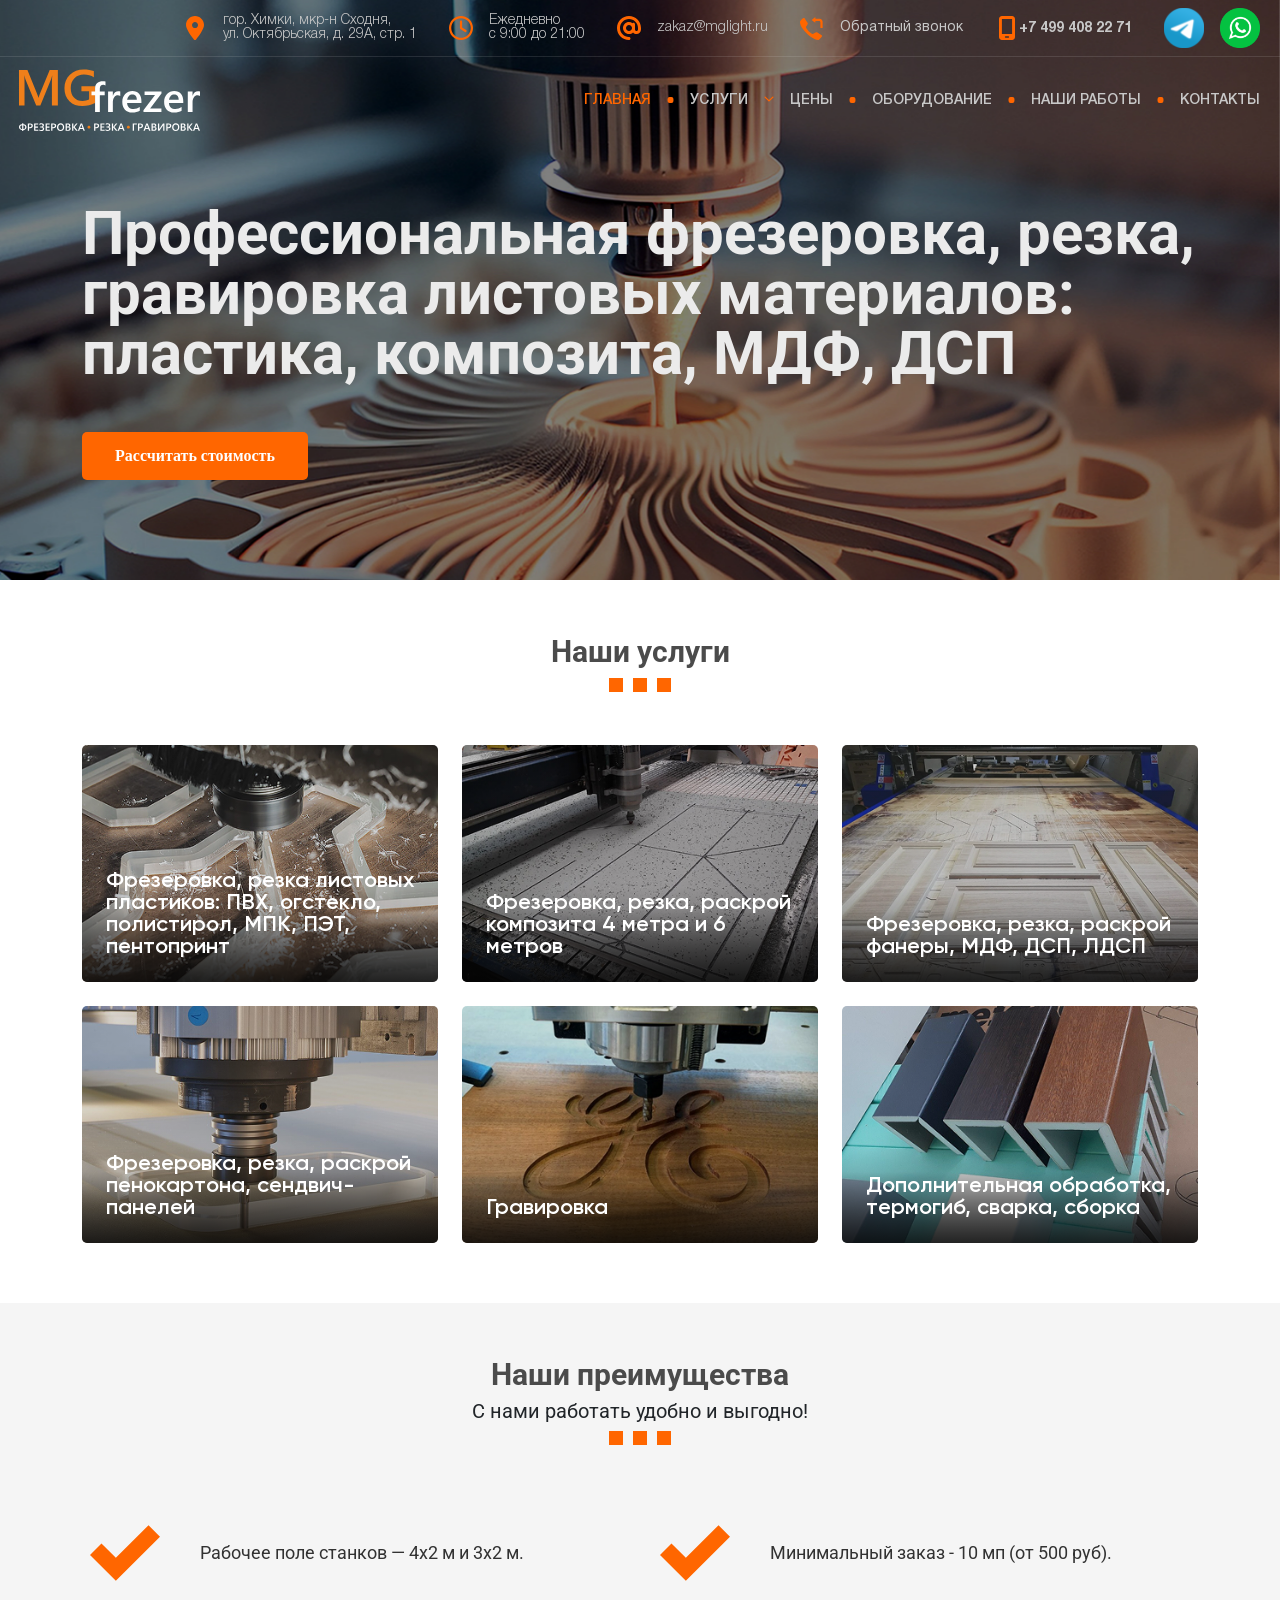
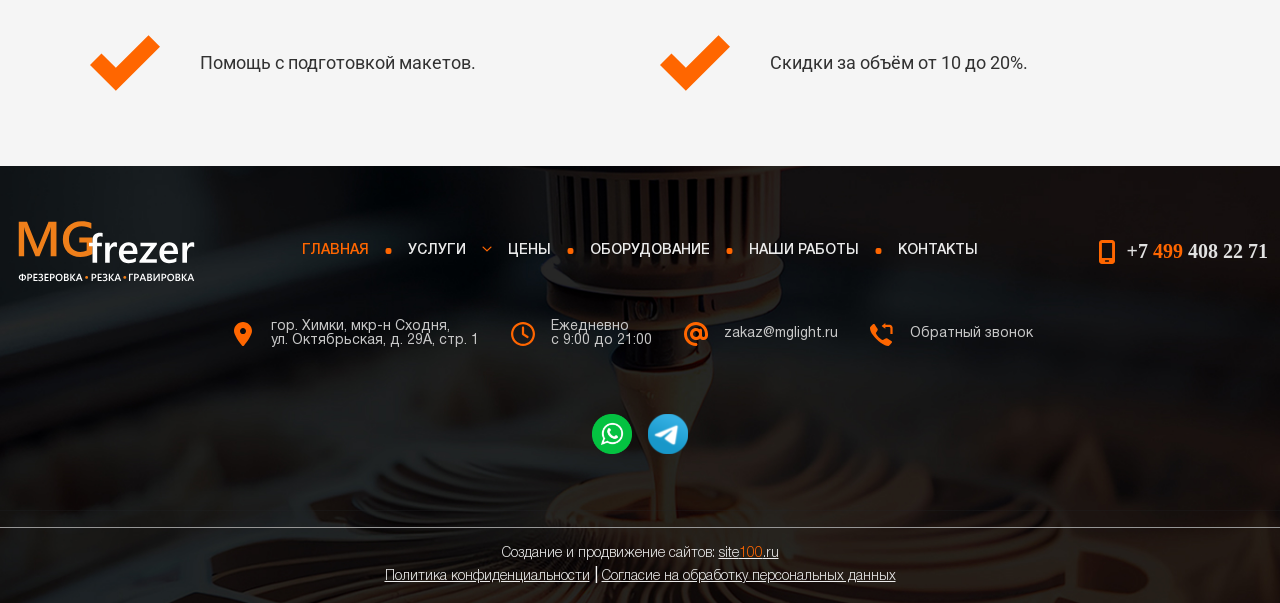
==== commit 68ae9678: "немного добавил стилей, изменить цвет в иконке зума, полностью взять js код для скролла главного экр" ====
--- a/index.html
+++ b/index.html
@@ -14,9 +14,12 @@
 		<!-- FONT CSS -->
 		<link href="css/font.css" rel="stylesheet" />
 
-		<link rel="shortcut icon" type="image/x-icon" href="img/ico/email-ico.svg" />
-
-		<title>Наши выполненные проекты</title>
+		<link rel="shortcut icon" type="image/x-icon" href="img/favicon.svg" />
+
+		<title>
+			Профессиональная фрезеровка, резка, гравировка листовых материалов: пластика, композита,
+			МДФ, ДСП
+		</title>
 	</head>
 	<body>
 		<section class="main-home-section">
@@ -101,7 +104,7 @@
 						</div>
 					</nav>
 
-					<hr class="hr-top">
+					<hr class="hr-top" />
 					<nav
 						class="header-nav-bottom navbar navbar-expand-lg navbar-light py-1 py-lg-0"
 					>
@@ -265,7 +268,7 @@
 										<div>
 											<img
 												src="img/ico/location-ico.svg"
-												style="width: 10px"
+												style="width: 13px"
 												class="me-1"
 											/>
 											<span>
@@ -480,7 +483,7 @@
 										<div>
 											<img
 												src="img/ico/location-ico.svg"
-												style="width: 10px"
+												style="width: 13px"
 												class="me-1"
 											/>
 											<span>
@@ -532,14 +535,15 @@
 						<div class="d-lg-none">
 							<a
 								class="top-menu-tel pt-1 pb-0"
-								style="font-size: 14px"
+								style="font-size: 18px"
 								href="tel:+74994082271"
 								>+7 499 408 22 71</a
 							>
 							<div
 								style="
 									font-size: 10px;
-									font-family: Gilroy-Light;
+									font-family: Gilroy;
+									font-weight: 300;
 									text-transform: none;
 								"
 							>
@@ -569,9 +573,8 @@
 									id="menu-item-79"
 									class="menu-item menu-item-type-post_type menu-item-object-page menu-item-home nav-item nav-item-79"
 								>
-									<a href="index.html" class="nav-link">Главная</a>
-								</li>
-							
+									<a href="index.html" class="nav-link active">Главная</a>
+								</li>
 
 								<li
 									id="menu-item-682"
@@ -579,7 +582,7 @@
 								>
 									<a
 										href="#"
-										class="nav-link active dropdown-toggle"
+										class="nav-link dropdown-toggle"
 										data-bs-toggle="dropdown"
 										aria-haspopup="true"
 										aria-expanded="false"
@@ -670,13 +673,14 @@
 									<div
 										style="
 											font-size: 12px;
-											font-family: HelveticaNeueCyr-Light;
+											font-family: HelveticaNeueCyr;
 											text-transform: none;
+											font-weight: 300;
 										"
 									>
 										<img
 											src="img/ico/location-ico.svg"
-											style="width: 10px"
+											style="width: 13px"
 											class="me-1"
 										/>
 										<span
@@ -693,8 +697,9 @@
 										class="mb-2"
 										style="
 											font-size: 12px;
-											font-family: HelveticaNeueCyr-Light;
+											font-family: HelveticaNeueCyr;
 											text-transform: none;
+											font-weight: 300;
 										"
 									>
 										<img
@@ -726,7 +731,7 @@
 			<div class="container">
 				<div class="row align-items-center home-section-height">
 					<div class="col">
-						<h1 class="home-title mb-0">
+						<h1 class="home-title home-title-main mb-0">
 							Профессиональная фрезеровка, резка, гравировка листовых материалов:
 							пластика, композита, МДФ, ДСП
 						</h1>
@@ -1078,12 +1083,18 @@
 					<div class="col">
 						<ul class="nav justify-content-center">
 							<li class="nav-item">
-								<a class="nav-link ico-button px-2" href="https://wa.me/79265930177?web=1&amp;app_absent=1">
+								<a
+									class="nav-link ico-button px-2"
+									href="https://wa.me/79265930177?web=1&amp;app_absent=1"
+								>
 									<img src="img/ico/whatsapp-ico.svg" />
 								</a>
 							</li>
 							<li class="nav-item">
-								<a class="nav-link ico-button px-2" href="https://t.me/+79265930177">
+								<a
+									class="nav-link ico-button px-2"
+									href="https://t.me/+79265930177"
+								>
 									<img src="img/ico/telegram-ico.svg" />
 								</a>
 							</li>
@@ -1142,12 +1153,18 @@
 						</a>
 						<ul class="nav pt-4 pb-3">
 							<li class="nav-item">
-								<a class="nav-link ico-button px-2" href="https://wa.me/79265930177?web=1&amp;app_absent=1">
+								<a
+									class="nav-link ico-button px-2"
+									href="https://wa.me/79265930177?web=1&amp;app_absent=1"
+								>
 									<img src="img/ico/whatsapp-ico.svg" />
 								</a>
 							</li>
 							<li class="nav-item">
-								<a class="nav-link ico-button px-2" href="https://t.me/+79265930177">
+								<a
+									class="nav-link ico-button px-2"
+									href="https://t.me/+79265930177"
+								>
 									<img src="img/ico/telegram-ico.svg" />
 								</a>
 							</li>
@@ -1425,10 +1442,11 @@
 									required
 								/>
 							</div>
-							<div class="col-md-6">
-								<button type="submit" class="btn btn-primary">Отправить</button>
-							</div>
 						</div>
+					</div>
+
+					<div class="modal-footer">
+						<button type="submit" class="btn btn-primary me-auto">Отправить</button>
 					</div>
 				</form>
 			</div>
--- a/css/theme.css
+++ b/css/theme.css
@@ -899,6 +899,11 @@
 	font-weight: 500;
 	font-family: HelveticaNeueCyr;
 	color: #ebebeb;
+	transition: all 0.5s;
+}
+
+.footer .navbar-nav .nav-item .nav-link:hover {
+	color: var(--color-accent);
 }
 
 .footer .navbar-nav .nav-item .nav-link.active {
@@ -913,13 +918,13 @@
 
 #company-in-footer {
 	font-family: HelveticaNeueCyr;
-	font-size: 16px;
+	font-size: 14px;
 	font-weight: 300;
 }
 
 #im-in-footer {
 	font-family: HelveticaNeueCyr;
-	font-size: 16px;
+	font-size: 14px;
 	font-weight: 300;
 	color: #ebebeb;
 }
@@ -929,6 +934,21 @@
 	color: #ebebeb !important;
 	text-decoration: underline;
 	font-weight: 300;
+	font-size: 14px;
+	transition: all 0.5s;
+}
+
+#im-in-footer a:hover,
+.policy-in-footer a:hover {
+	color: var(--color-accent) !important;
+}
+
+a.nav-link.ico-button {
+	transition: all 0.5s;
+}
+
+a.nav-link.ico-button:hover {
+	opacity: 0.75;
 }
 
 .footer hr {
@@ -1324,6 +1344,10 @@
 }
 
 @media (max-width: 1200px) {
+	.home-section-height {
+		margin-top: 20px;
+	}
+
 	.home-section-height.service-page {
 		margin-top: 40px;
 	}
@@ -1370,6 +1394,12 @@
 @media (max-width: 768px) {
 	.home-title {
 		font-size: 40px;
+	}
+}
+
+@media (max-width: 568px) {
+	.home-title.home-title-main {
+		font-size: 30px;
 	}
 }
 
@@ -1447,10 +1477,8 @@
 /* Input file */
 .custom-file-button input[type='file'] {
 	/* margin-left: -2px; */
-	color: #191919;
-	font-family: HelveticaNeueCyr-Light;
-	font-size: 18px;
-	font-size: 18px;
+	color: #323232;
+	font-family: Gilroy;
 }
 
 .custom-file-button input[type='file']::-webkit-file-upload-button {
@@ -1503,3 +1531,46 @@
 	transition: 0.2s;
 }
 /* End input file */
+
+.modal-body p {
+	font-family: Gilroy;
+	color: #323232;
+}
+
+.modal-header .modal-title {
+	font-weight: 600;
+}
+
+@media (max-width: 992px) {
+	#sliding-header-collapse .nav-item .nav-link {
+		color: #4b4b4b;
+		font-family: Gilroy;
+		font-weight: 500;
+	}
+
+	#sliding-header-collapse .nav-item .nav-link.active {
+		color: var(--color-accent);
+	}
+
+	.dropdown-item {
+		color: #4b4b4b;
+		font-family: Gilroy;
+		font-weight: 500;
+		text-transform: uppercase;
+		font-size: 14px;
+		color: #323232;
+	}
+
+	#sliding-header-collapse .nav-item span {
+		font-size: 12px;
+		font-family: HelveticaNeueCyr;
+		font-weight: 300;
+		text-transform: none;
+	}
+
+	#sliding-header-collapse .nav-item .nav-link.top-menu-tel {
+		color: #4b4b4b;
+		font-family: HelveticaNeue;
+		font-weight: 700;
+	}
+}
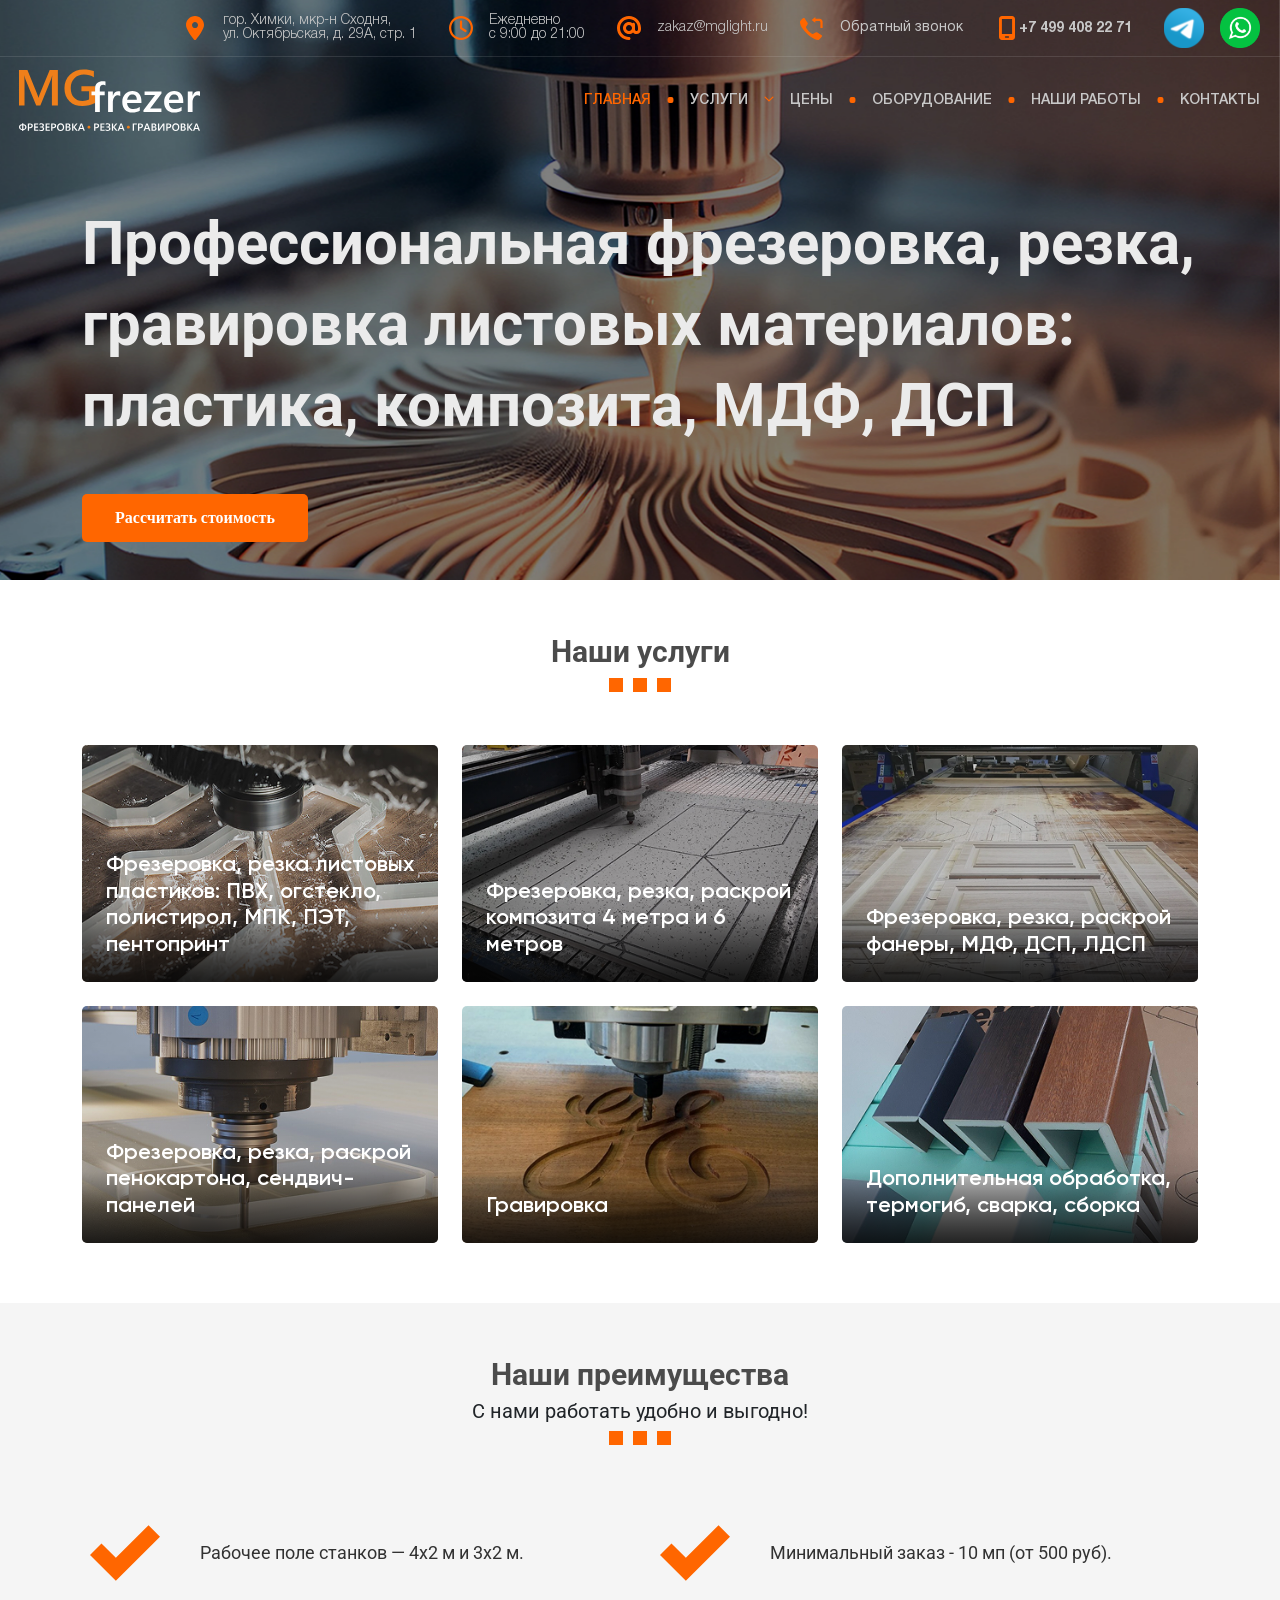
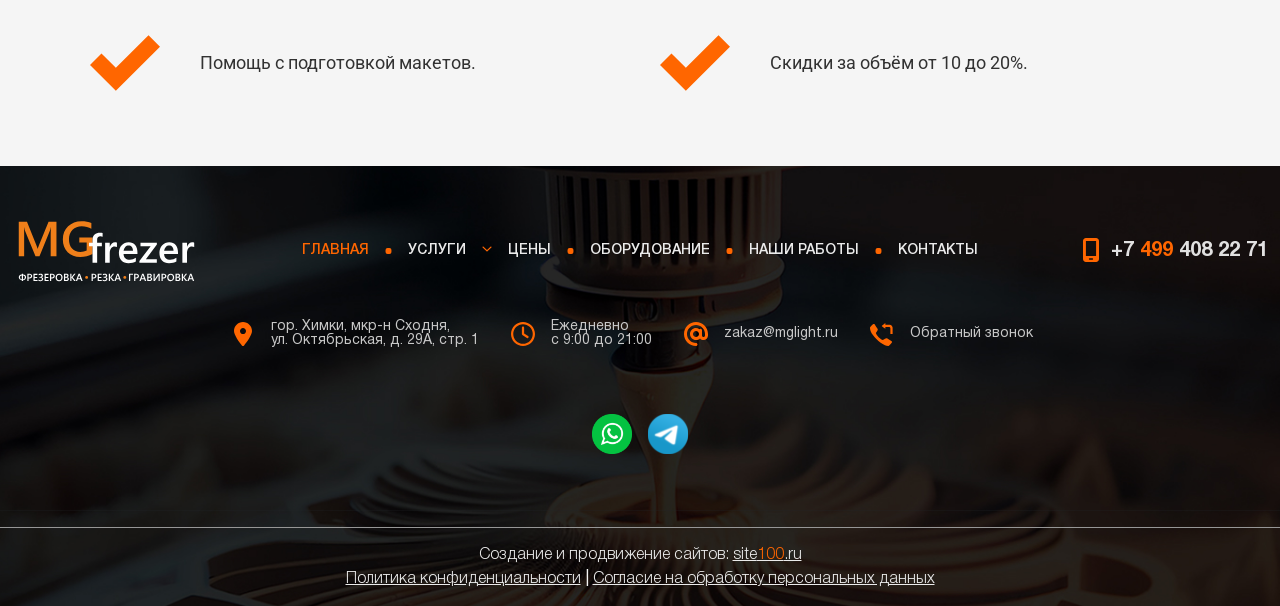
==== commit 3fdfdd31: "подправил шрифт в модальном окне, вернул js код для прокрутки шапки" ====
--- a/index.html
+++ b/index.html
@@ -36,7 +36,7 @@
 									<li class="nav-item me-3 me-md-1 me-xl-3">
 										<div
 											class="nav-link d-flex align-items-center gap-3 gap-md-2 gap-xl-3 lh-1 nav-link-text"
-											style="cursor: default"
+											style="cursor: pointer;"
 										>
 											<img src="img/ico/location-ico.svg" />
 											гор. Химки, мкр-н Сходня,
@@ -47,7 +47,7 @@
 									<li class="nav-item me-3 me-md-1 me-xl-3">
 										<div
 											class="nav-link d-flex align-items-center gap-3 gap-md-2 gap-xl-3 lh-1 nav-link-text"
-											style="cursor: default"
+											style="cursor: pointer;"
 										>
 											<img src="img/ico/clock-ico.svg" />
 											Ежедневно
@@ -535,7 +535,7 @@
 						<div class="d-lg-none">
 							<a
 								class="top-menu-tel pt-1 pb-0"
-								style="font-size: 18px"
+								style="font-size: 14px"
 								href="tel:+74994082271"
 								>+7 499 408 22 71</a
 							>
@@ -1036,7 +1036,7 @@
 							<li class="nav-item me-3">
 								<div
 									class="nav-link d-flex align-items-center gap-3 lh-1 nav-link-text"
-									style="cursor: default"
+									style="cursor: pointer;"
 								>
 									<img src="img/ico/location-ico.svg" />
 									гор. Химки, мкр-н Сходня,
@@ -1047,7 +1047,7 @@
 							<li class="nav-item me-3">
 								<div
 									class="nav-link d-flex align-items-center gap-3 lh-1 nav-link-text"
-									style="cursor: default"
+									style="cursor: pointer;"
 								>
 									<img src="img/ico/clock-ico.svg" />
 									Ежедневно
--- a/css/theme.css
+++ b/css/theme.css
@@ -484,6 +484,7 @@
 	font-size: 14px;
 	color: #c8c8c8;
 	font-family: HelveticaNeueCyr;
+	transition: all 0.5s;
 }
 
 .header-top button.nav-link {
@@ -507,7 +508,7 @@
 
 .header-top .nav-link:hover,
 .header-top .top-menu-tel:hover {
-	color: var(--color-accent-hover);
+	opacity: 0.85;
 }
 /*** END HEADER ***/
 
@@ -873,7 +874,7 @@
 }
 
 .footer .top-menu-tel {
-	font-family: Glory;
+	font-family: HelveticaNeueCyr;
 	font-weight: 600;
 	font-size: 20px;
 	color: #e1e1e1;
@@ -924,7 +925,7 @@
 
 #im-in-footer {
 	font-family: HelveticaNeueCyr;
-	font-size: 14px;
+	font-size: 16px;
 	font-weight: 300;
 	color: #ebebeb;
 }
@@ -934,7 +935,7 @@
 	color: #ebebeb !important;
 	text-decoration: underline;
 	font-weight: 300;
-	font-size: 14px;
+	font-size: 16px;
 	transition: all 0.5s;
 }
 
@@ -1069,7 +1070,7 @@
 
 .work-text p {
 	font-family: var(--font5);
-	line-height: 1;
+	line-height: 1.2;
 	margin-bottom: 0;
 	font-weight: 600;
 	font-size: 22px;
@@ -1178,7 +1179,6 @@
 
 #callbackModal h5 {
 	color: #323232;
-	font-weight: 700;
 }
 
 #callbackModal p {
@@ -1388,7 +1388,7 @@
 	font-size: 60px;
 	color: #ebebeb;
 	text-transform: initial;
-	line-height: 1;
+	line-height: 1.35;
 }
 
 @media (max-width: 768px) {
@@ -1535,10 +1535,17 @@
 .modal-body p {
 	font-family: Gilroy;
 	color: #323232;
+	font-size: 18px;
+}
+
+.form-control {
+	font-family: Gilroy;
+	font-size: 16px;
 }
 
 .modal-header .modal-title {
 	font-weight: 600;
+	font-family: var(--bs-font-sans-serif);
 }
 
 @media (max-width: 992px) {
